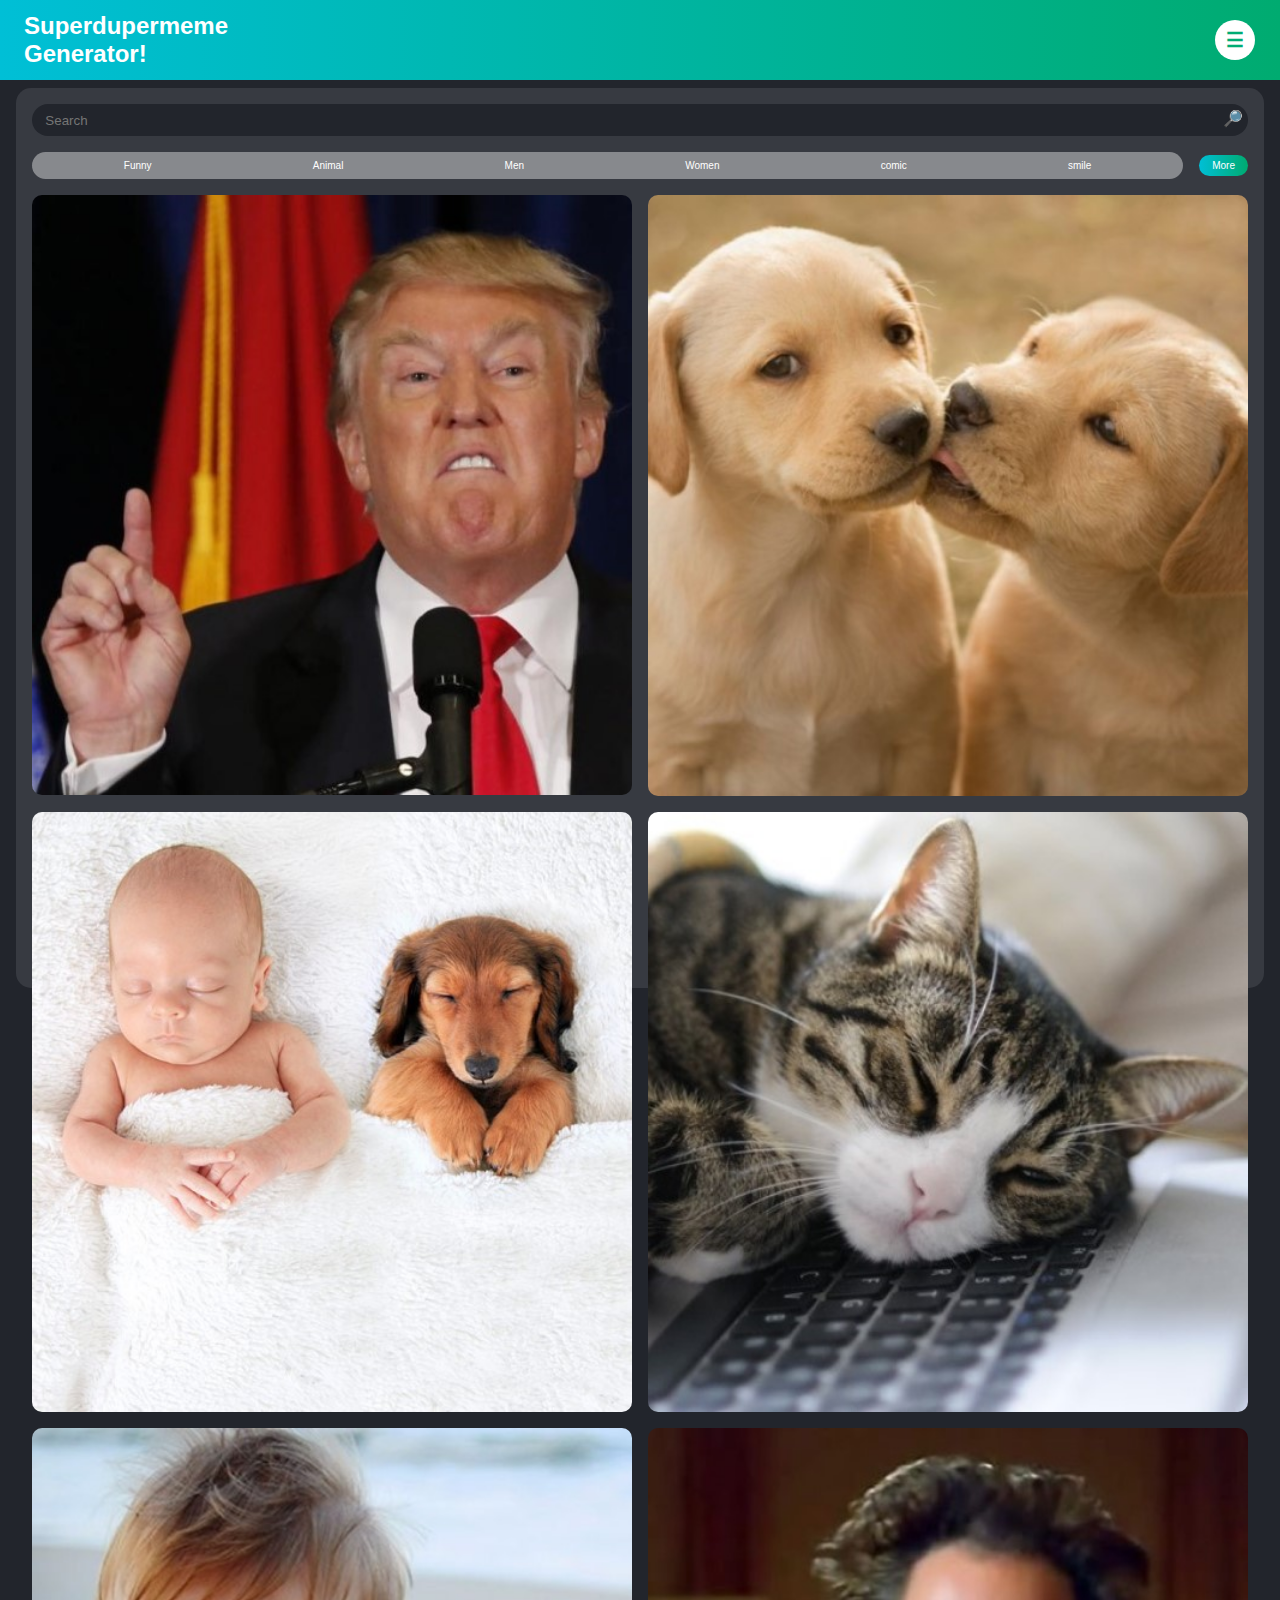
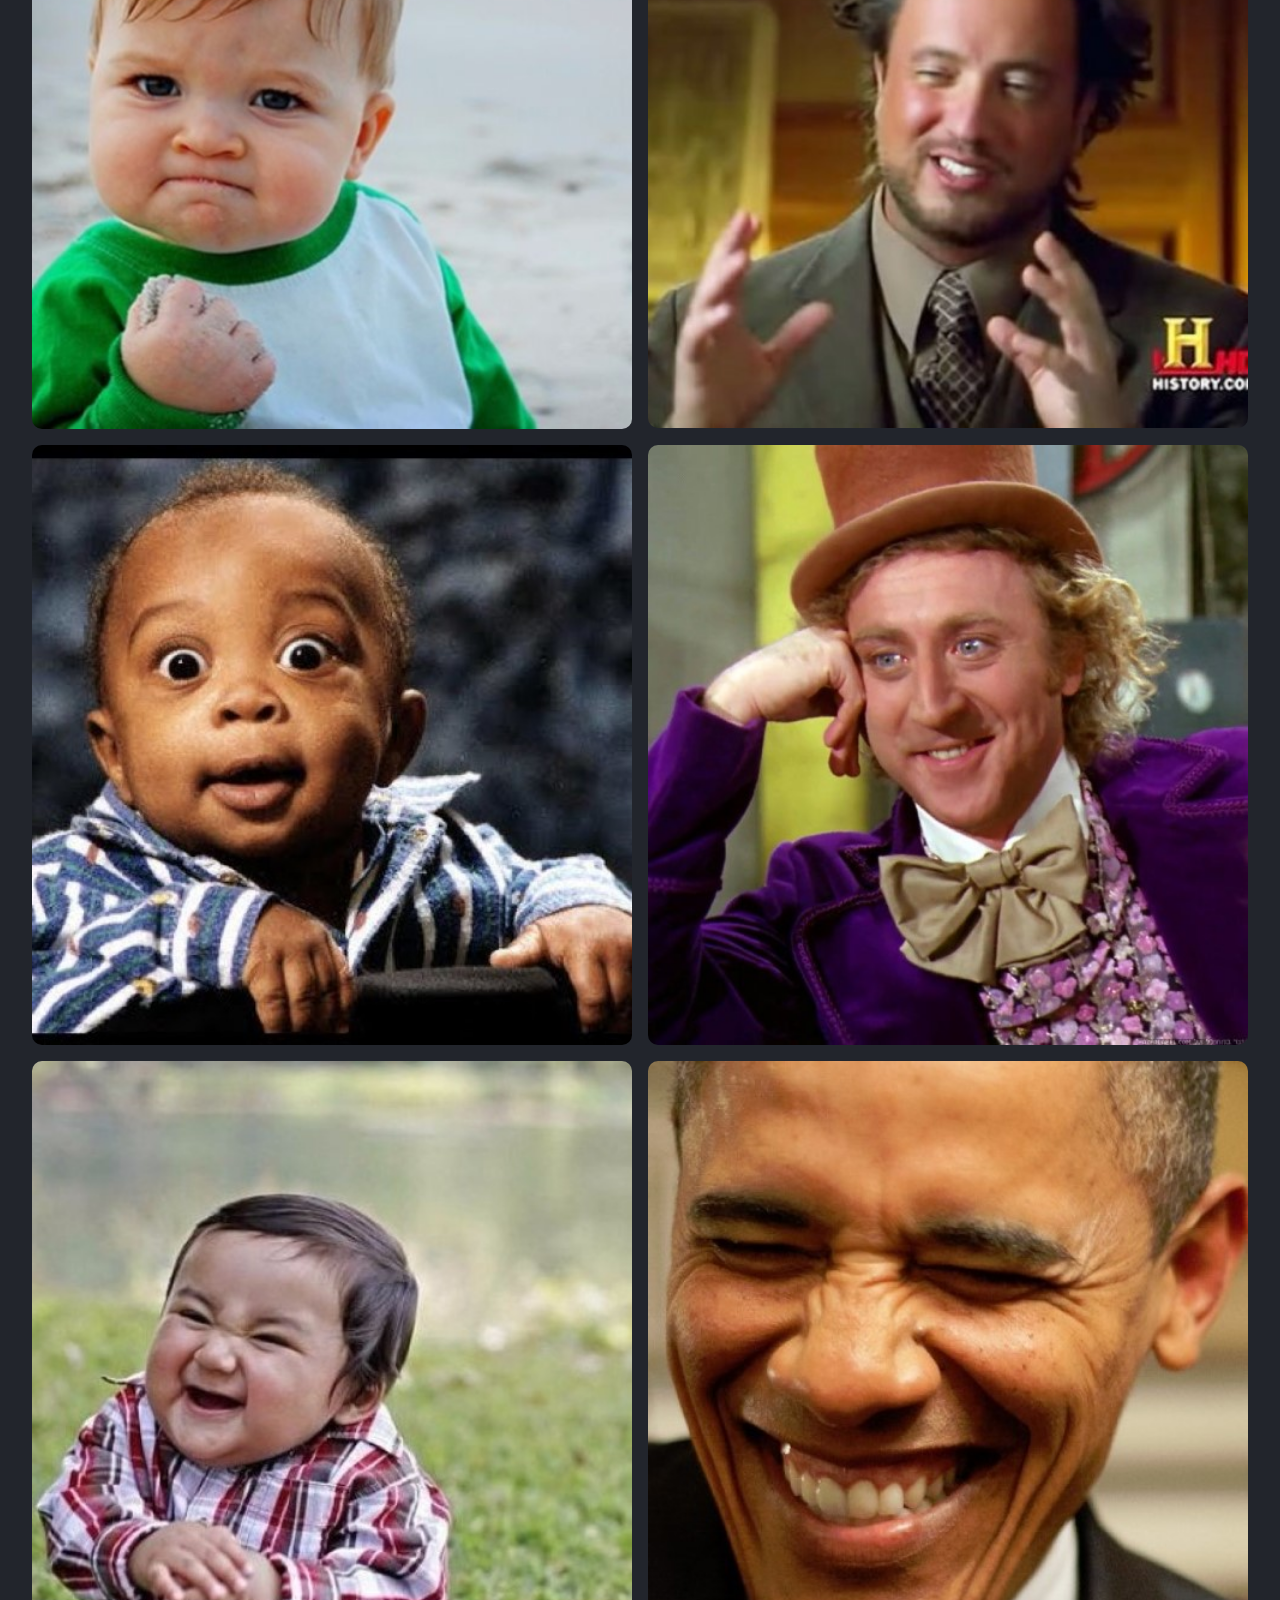
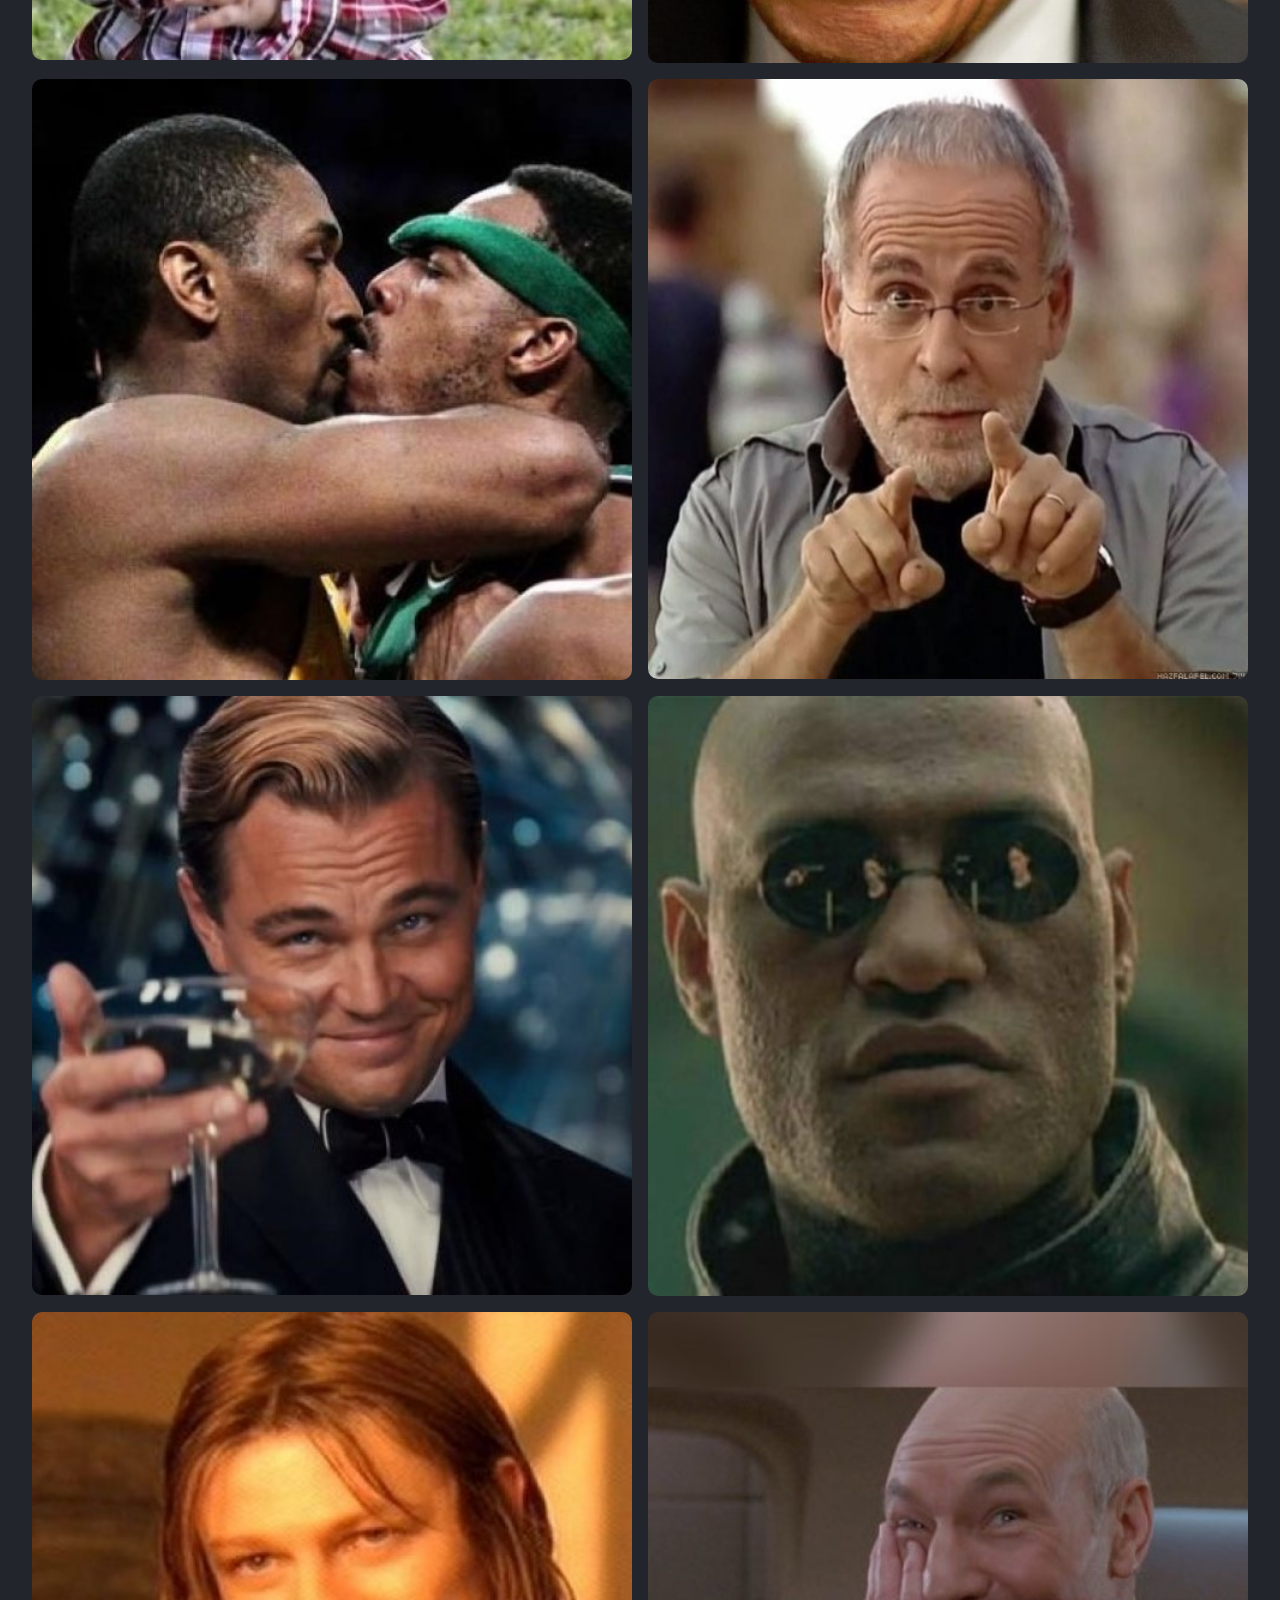
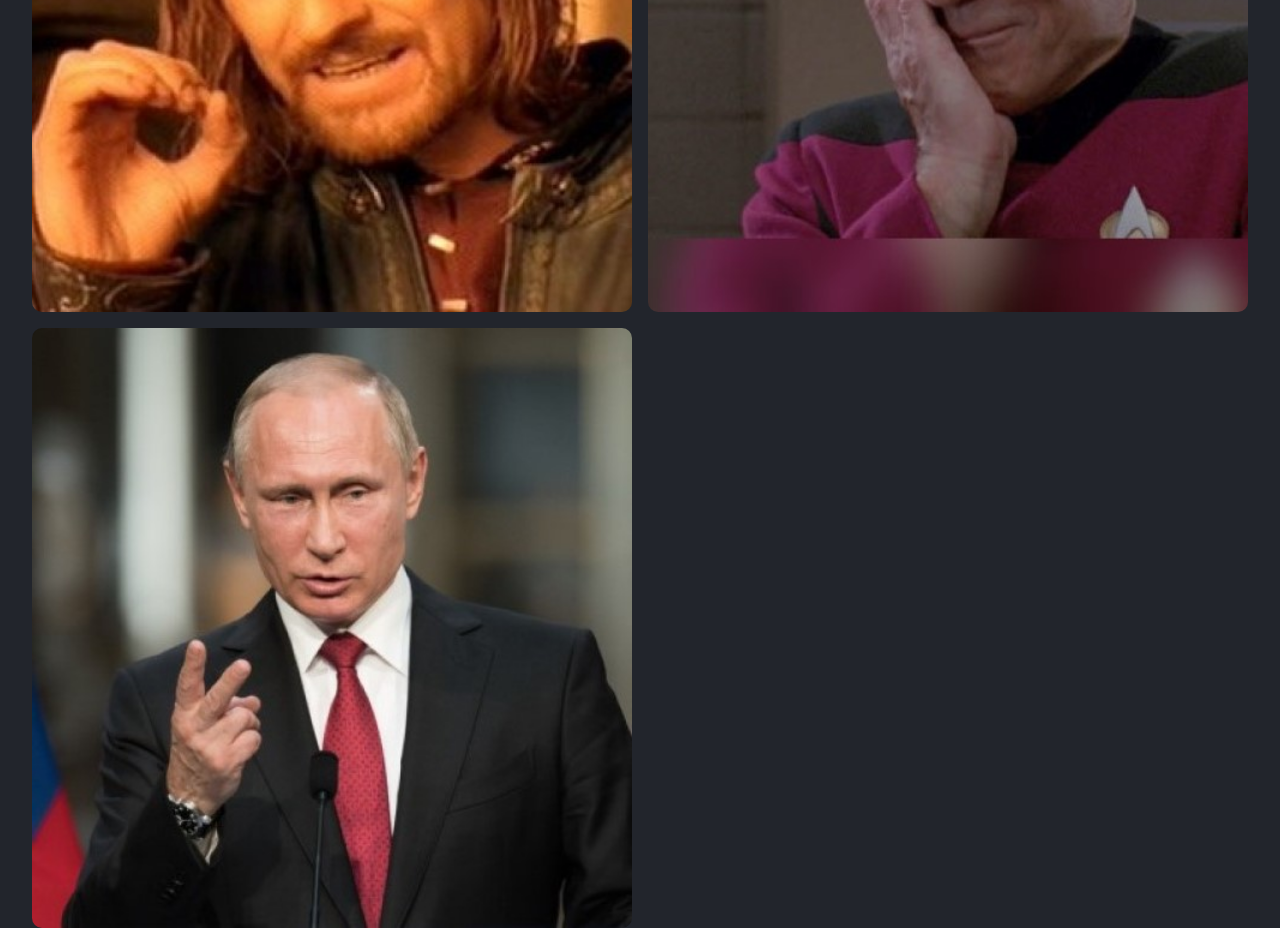
==== index.html @ b7741c31 "Make meme-maker page and onclick img navigation" ====
<!DOCTYPE html>
<html lang="en">
  <head>
    <meta charset="UTF-8" />
    <meta name="viewport" content="width=device-width, initial-scale=1.0" />
    <title>Meme Generator</title>
    <link rel="stylesheet" href="css/main.css" />
    <link rel="stylesheet" href="css/pages/index.css">
    <link rel="stylesheet" href="css/components/main-header.css" />
    <link rel="stylesheet" href="css/helpers/helpers.css" />
  </head>
  <body onload="onInit()">
    <header class="flex flex-row align-items-center">
      <h2>Superdupermeme Generator!</h2>
      <div onclick="toggleMenu()" class="nav-btn flex flex-center">&#x2630</div>
      <nav class="sidenav">
        <ul class="list-style-none flex flex-column align-items-center">
          <li><a href="#">Gallery</a></li>
          <li><a href="#">Random</a></li>
          <li><a href="#">About</a></li>
        </ul>
      </nav>
    </header>

    <main>
      <div class="search-section full">

        <div class="flex flex-row search-bar">
            <input type="text" placeholder="Search" class="search-input" />
            <div class="search-btn">&#128270;</div>
        </div>

        <div class="common-search-container flex flex-row flex-center full">
          <section class="common-search flex flex-row">
            <div class="search-funny">Funny</div>
            <div class="search-animal">Animal</div>
            <div class="search-men">Men</div>
            <div class="search-women">Women</div>
            <div class="search-comic">comic</div>
            <div class="search-smile">smile</div>
          </section>

          <button class="more-btn">More</button>
        </div>

      </div>

      <section class="photos full"></section>
    </main>

    <script src="js/controllers/meme-edit.controller.js"></script>
    <script src="js/controllers/meme.controller.js"></script>
    <script src="js/services/meme.service.js"></script>
    <script src="js/services/storage.service.js"></script>
    <script src="js/util.js"></script>
  </body>
</html>
---- css/main.css ----
*,
*::before,
*::after {
    box-sizing: border-box
}

body {
    margin: 0;
    padding: 0;
    font-family: Arial, Helvetica, sans-serif;
}

.meme-img {
    width: 100%;
    cursor: pointer;
}
---- css/pages/index.css ----
body {
    background-color: rgb(34,37,44);
}

main {
    display: grid;
    height: 100vh;
    grid-template-columns: 1fr 1fr;
    margin: 5.5em 1em 1em 1em;
    background-color: rgb(55,58,65);
    border-radius: 15px;
    padding: 1em;
}


section.photos {
    border-radius: 5px;
}

.search-bar {
    position: relative;
    z-index: 10;
    height: 2em;
    margin-bottom: 1em;
}

.search-btn {
    position: absolute;
    right: 5px;
    top: 5px;
}

input.search-input {
    width: 100%;
    height: 100%;
    border-radius: 30px;
    border: 0;
    padding: 1em;
    background-color:rgb(34,37,44);
}

.common-search-container {
    margin-block-end: 1em;
}

.common-search {
    display: flex;
    justify-content: space-around;
    color: white;
    background-color: rgb(135,137,141);
    border-radius: 30px;
    margin-inline-end: 1em;
    padding-inline:0.7em;
    padding-block: 0.5em;
    width: 100%;
}

.common-search > * {
    font-size: 10px;
    cursor: pointer;
}

.common-search > *:hover {
    color: lightgray;
}

.more-btn {
    border: 0;
    background: linear-gradient(90deg, rgba(0,191,214,1) 0%, rgba(0,171,112,1) 100%);
    color: white;
    font-size: 10px;
    border-radius: 30px;
    padding: 0.5em 1.3em;
    cursor: pointer;
}

section.photos {
    display: grid;
    gap: 1em;
    width: 100%;
    height: 100%;
}

.meme-img {
    border-radius: 10px;
    cursor: pointer;
    transition: 0.3s;
}

.meme-img:hover {
    opacity: 0.5;
}

section.photos :nth-child(odd) {
    cursor: pointer;
    grid-column: 1;
}

section.photos :nth-child(even) {
    grid-column: 2;
}

.full {
    grid-column: span 2;
}
---- css/components/main-header.css ----
header {
    position: fixed;
    width: 100vw;
    top: 0;
    z-index: 50;
    justify-content: space-between;
    background: linear-gradient(90deg, rgba(0,191,214,1) 0%, rgba(0,171,112,1) 100%);
    color: white;
    height: 5em;
}


header h2 {
    margin-inline-start: 1em;
    width: 7em;
}

ul {
    height: 100%;
    width: 100%;
    margin: 0;
    padding-inline: 1em;
}

ul a {
    color: white;
    text-decoration: none;
}

li a {
    position: relative;
    margin-block: 5px;
}

li a:before,
li a:after {
    content: '';
    background-color: white;
    position: absolute;
    width: 0;
    height: 2px;
    transition: 0.4s;
}

li a:before {
    top: 0;
    right: 0;
}

li a:after {
    bottom: 0;
    left: 0;
}

li a:hover:before,
li a:hover:after,
li a:active:before,
li a:active:after {
    width: 100%;
}

/* The side navigation menu */
.sidenav {
    /* display: none; */
    position: fixed;
    top: 0;
    right: 0;
    z-index: 50;

    height: 100%;
    width: 7em;
    padding-top: 3.75em;
    background: rgb(0,172,116);
    overflow-x: hidden;
    transition: transform 0.6s, box-shadow 0.6s;
    transform: translateX(100%);
}

body.menu-open .sidenav {
    /* display: block; */
    transform: translateX(0);
    box-shadow: -3px 0px 20px 0px black;
}

/* The navigation menu links */
.sidenav a {
    /* padding: 0.5em 0.5em 0.5em 2em; */
    text-decoration: none;
    font-size: 1.56em;
    color: rgb(255, 255, 255);
    display: block;
    transition: 0.4s;
}

/* When you mouse over the navigation links, change their color */
.sidenav a:hover {
    color: #f1f1f1;
}

header button {
    height: 3em;
    width: 3em;
    color: white;
    border: 0px;
    color: rgb(0,172,116);
    font-weight:900;
    background-color: white;
    border-radius: 50%;
    margin-right: 1.25em;
    transition: 0.6s;
}

body.menu-open .nav-btn {
    margin-right: 7.25em;
}

.nav-btn {
    /* height: 3em;
    width: 3em; */
    color: white;
    border: 0px;
    color: rgb(0,172,116);
    font-weight:900;
    height: 40px;
    width: 40px;
    font-size: 20px;
    background-color: white;
    border-radius: 50%;
    margin-right: 1.25em;
    transition: 0.6s;
}
---- css/helpers/helpers.css ----
.flex {
    display: flex;
}

.flex-row {
    flex-direction: row;
}

.flex-column {
    flex-direction: column;
}

.flex-center {
    justify-content: center;
    align-items: center;
}

.justify-content-center {
    justify-content: center;
}

.align-items-center {
    align-items: center;
}

.list-style-none {
    list-style-type: none;
}
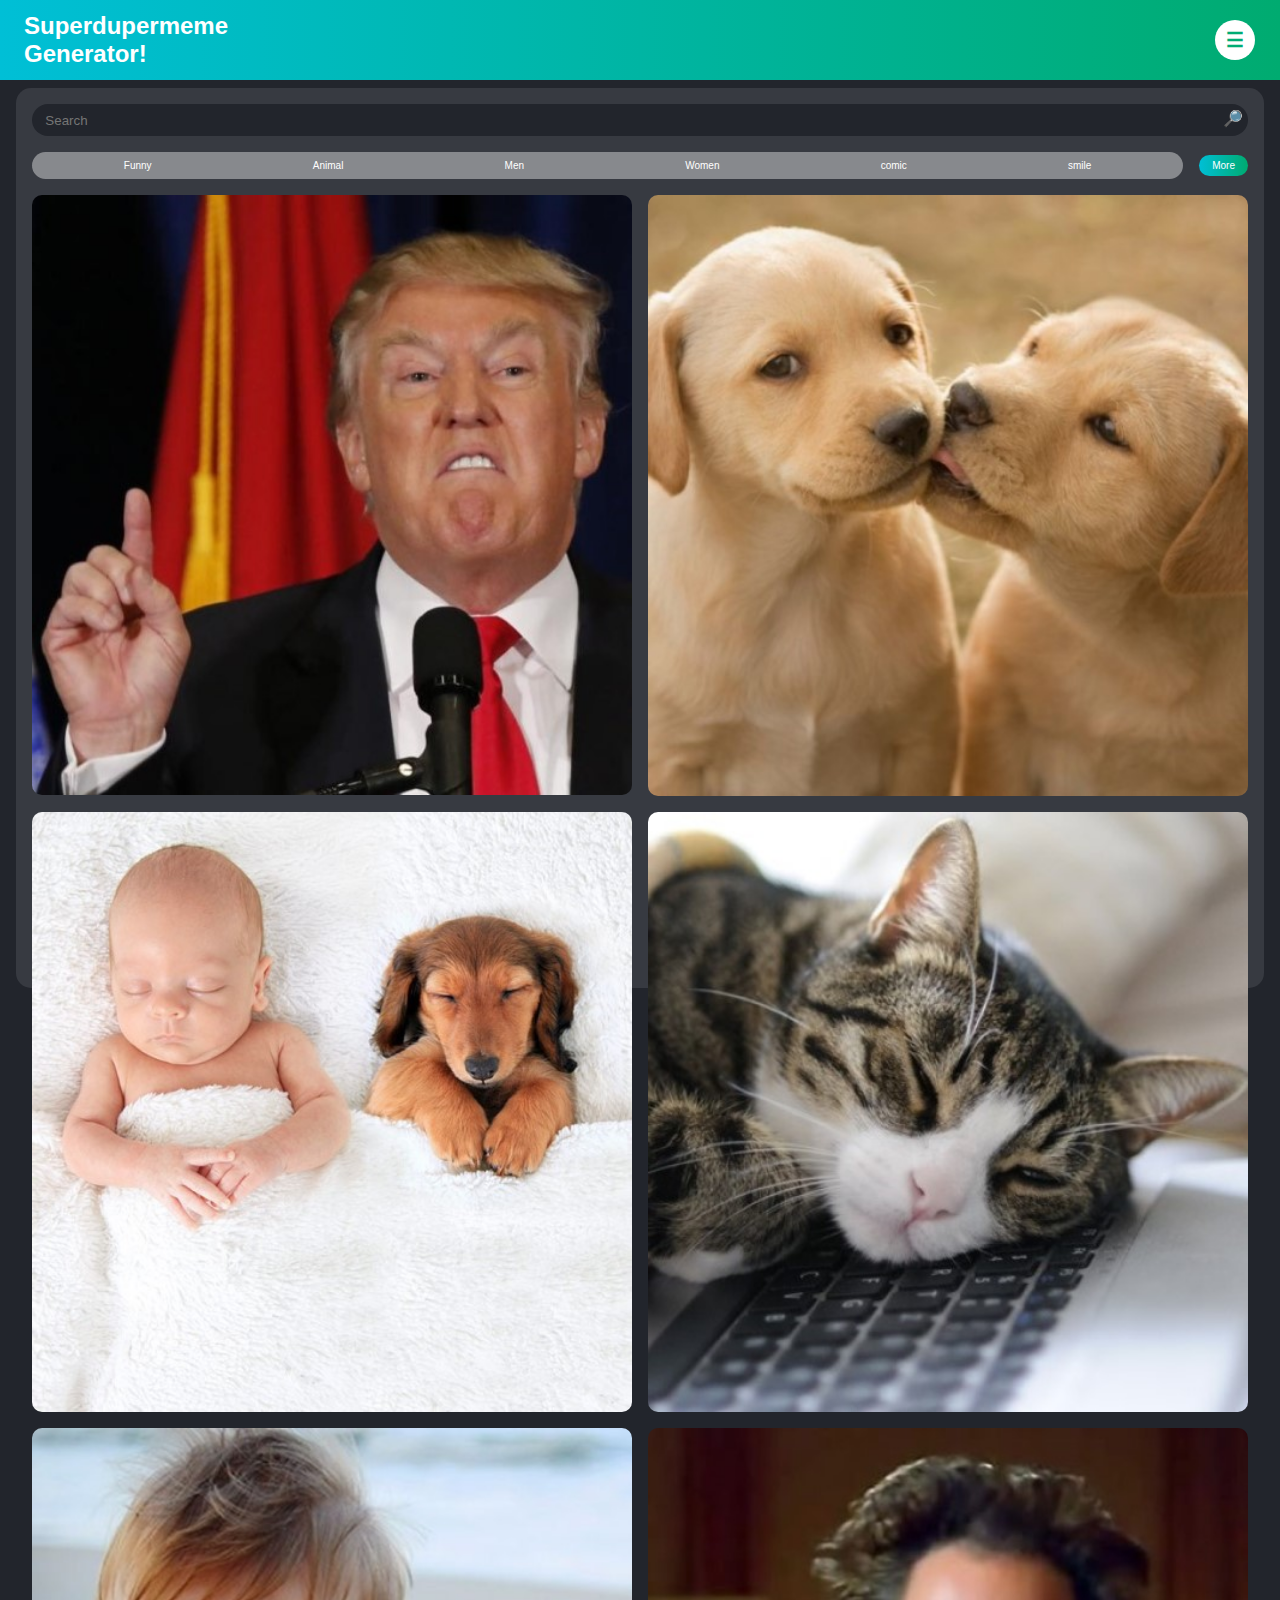
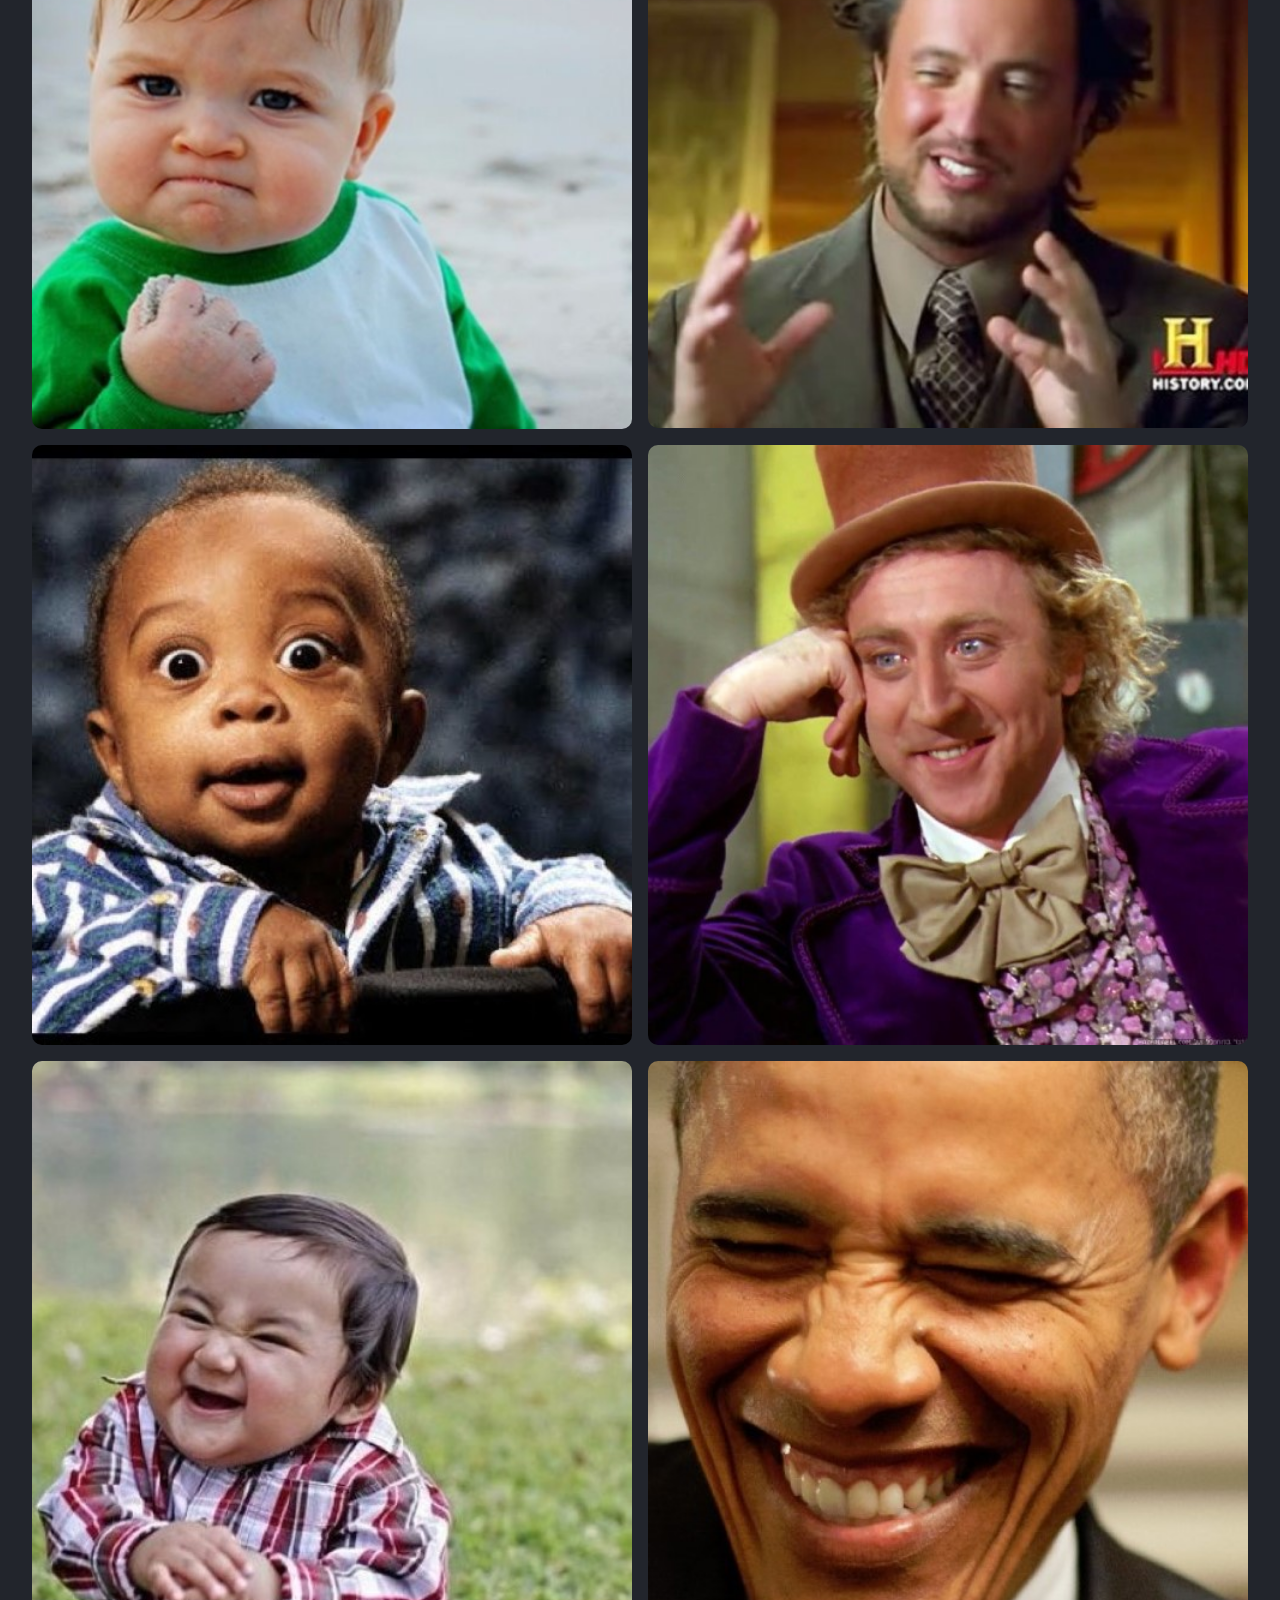
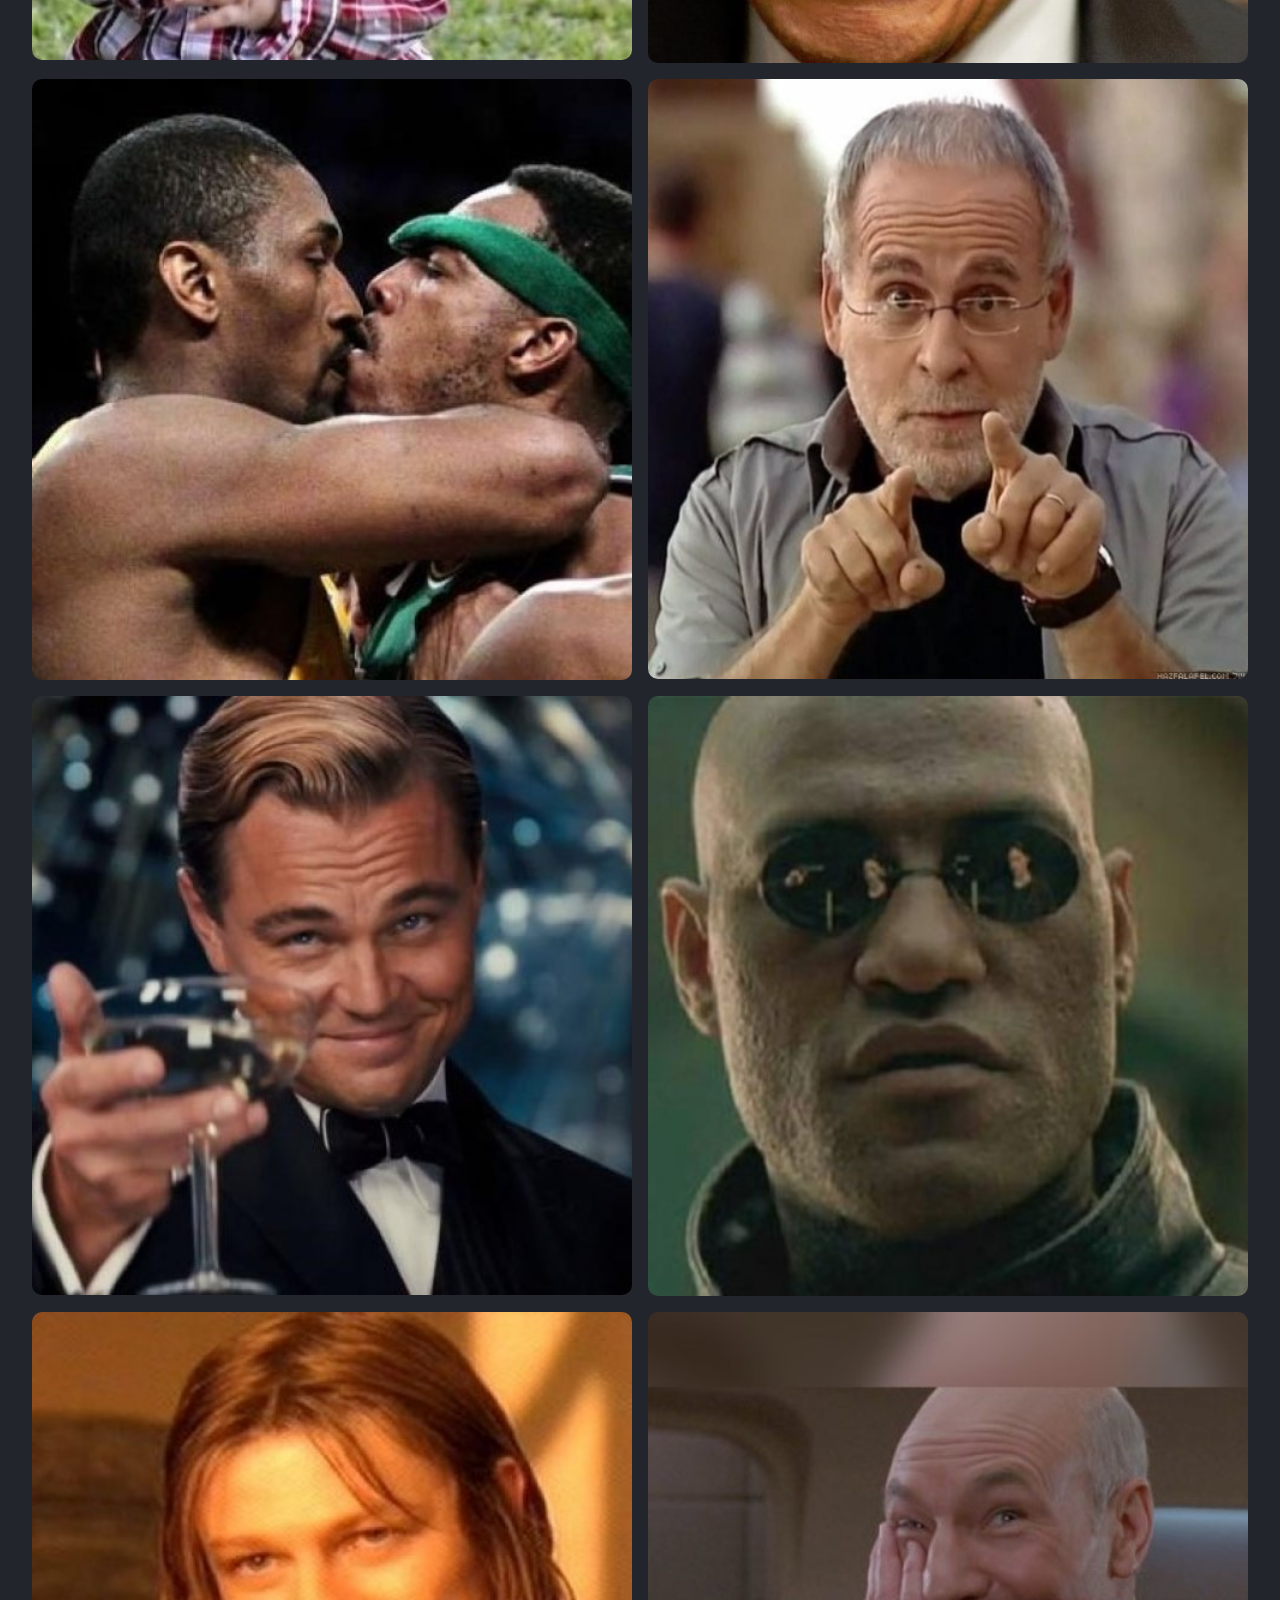
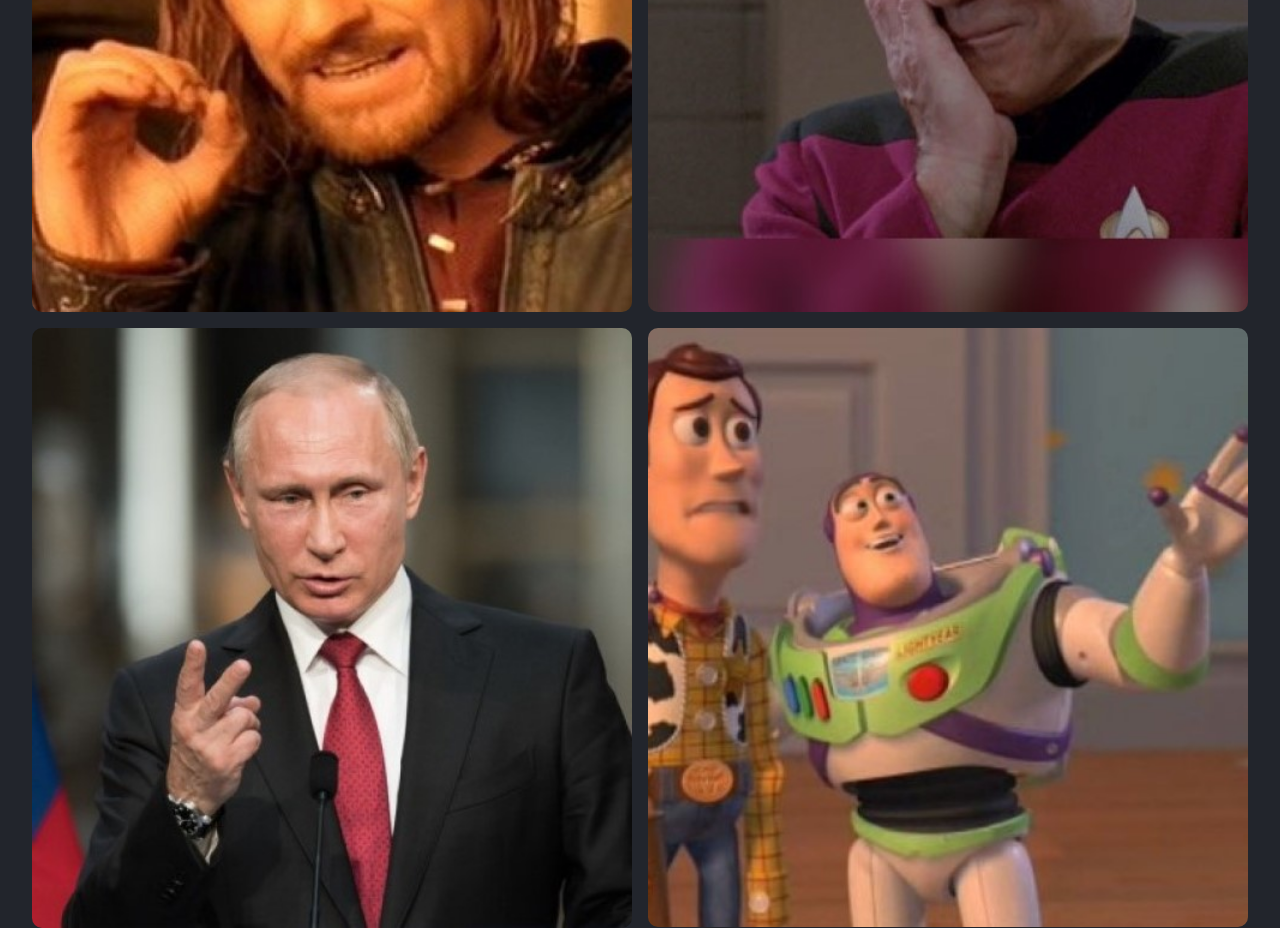
==== commit 89c40bc5: "Bug fixes in meme-edit page js" ====
--- a/index.html
+++ b/index.html
@@ -15,9 +15,9 @@
       <div onclick="toggleMenu()" class="nav-btn flex flex-center">&#x2630</div>
       <nav class="sidenav">
         <ul class="list-style-none flex flex-column align-items-center">
-          <li><a href="#">Gallery</a></li>
+          <li><a href="index.html">Gallery</a></li>
           <li><a href="#">Random</a></li>
-          <li><a href="#">About</a></li>
+          <li><a href="#">Saved Memes</a></li>
         </ul>
       </nav>
     </header>
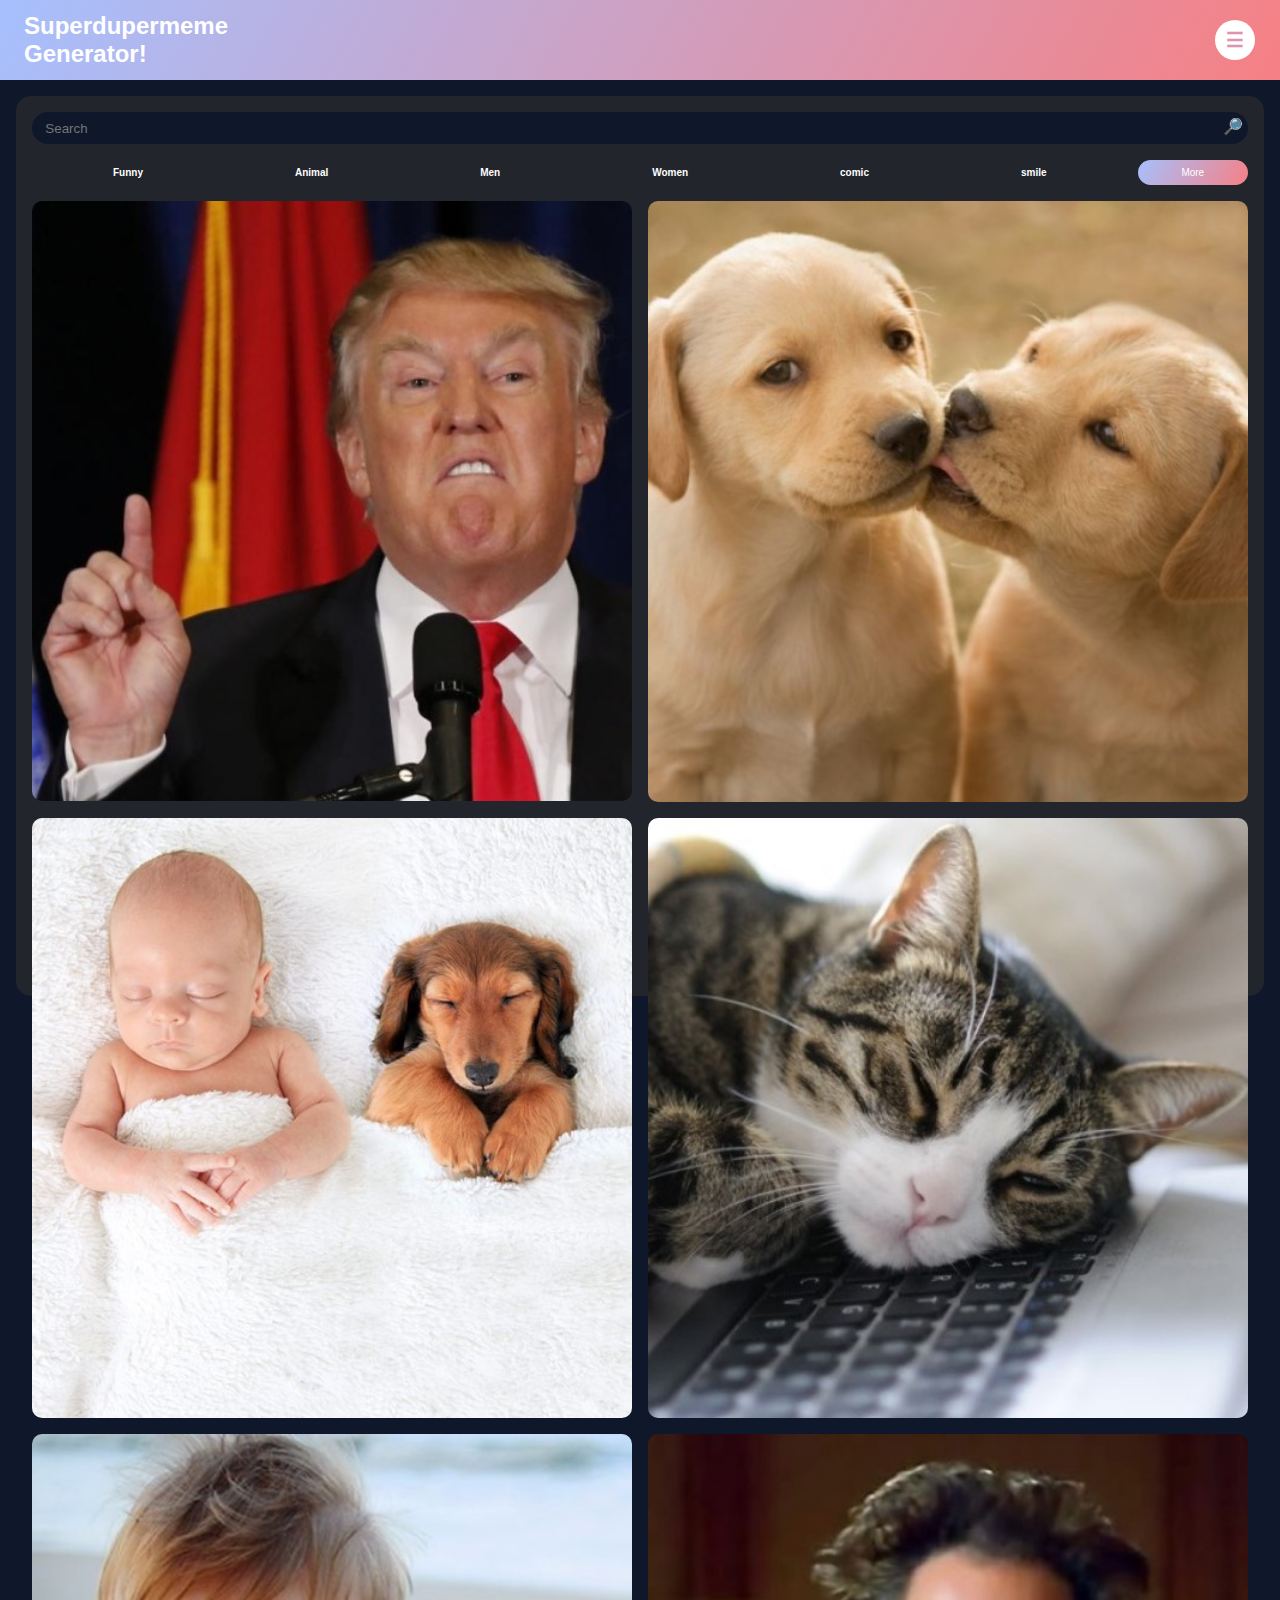
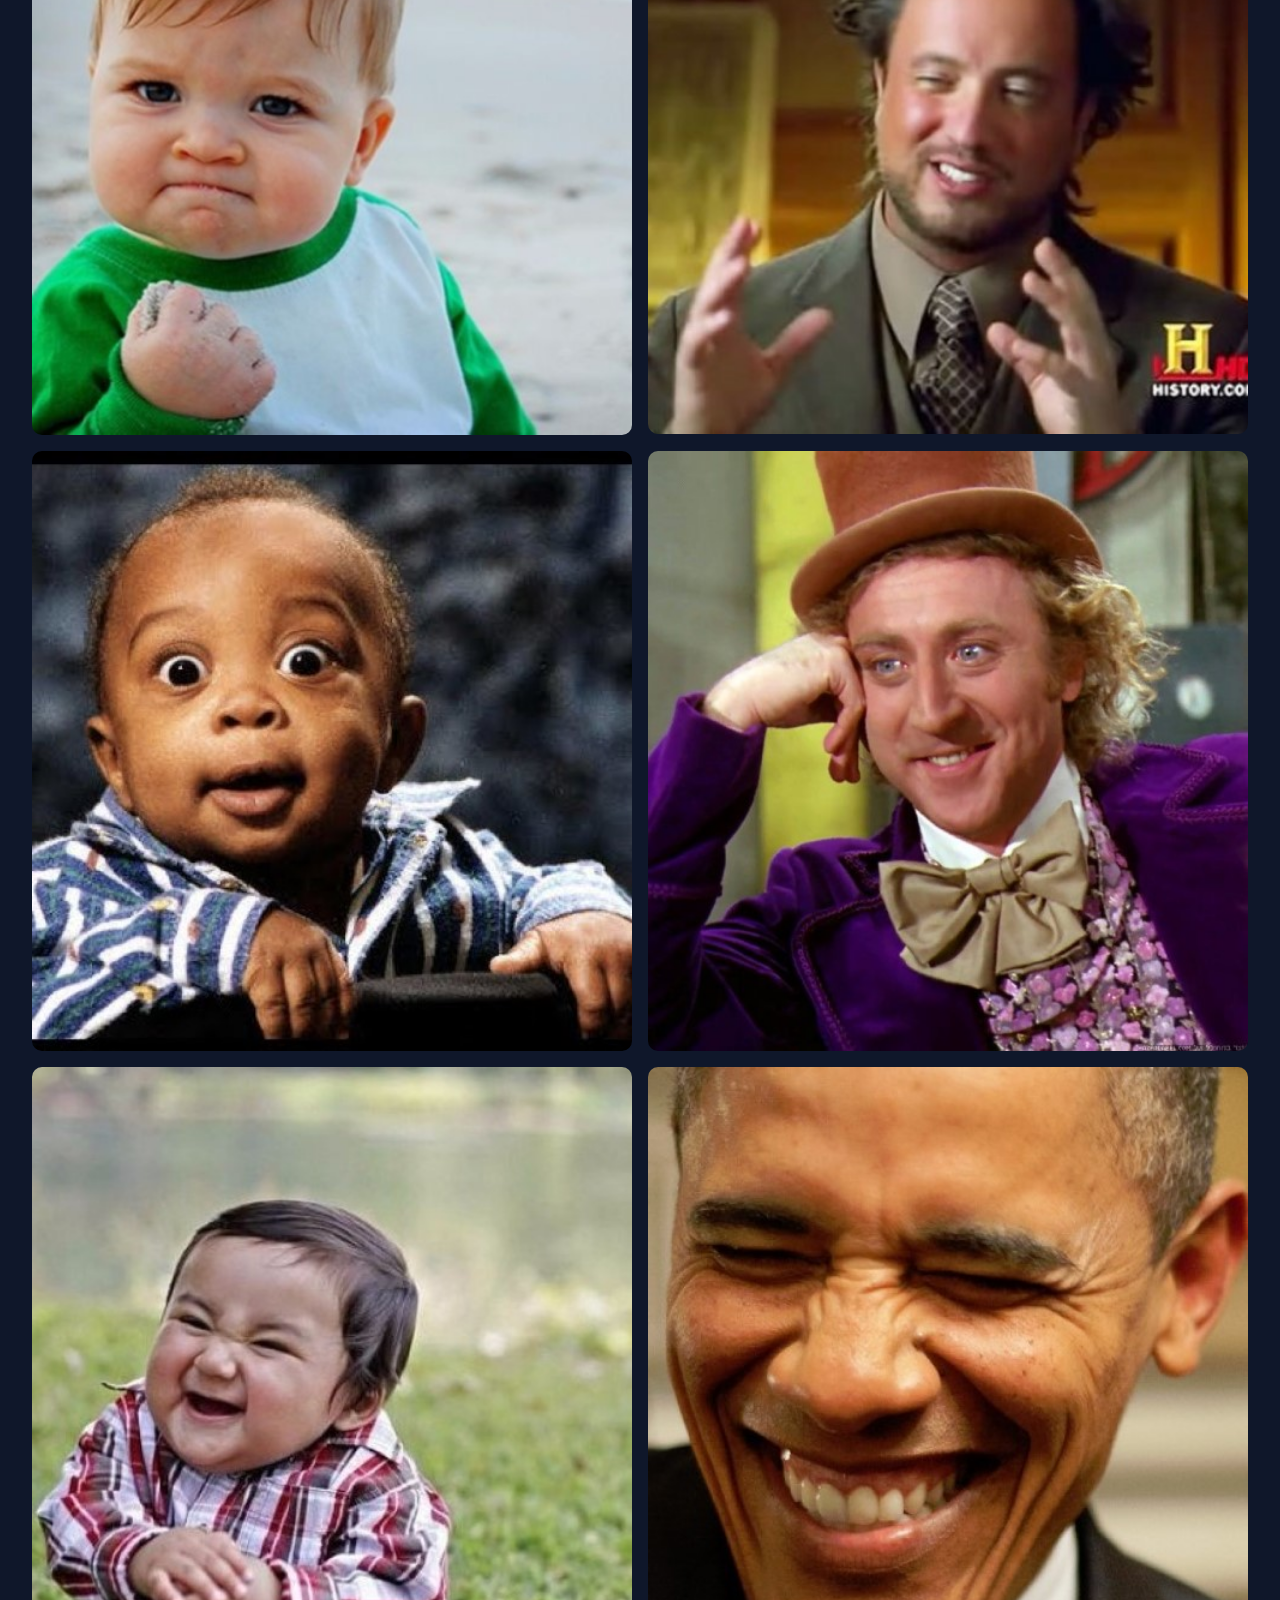
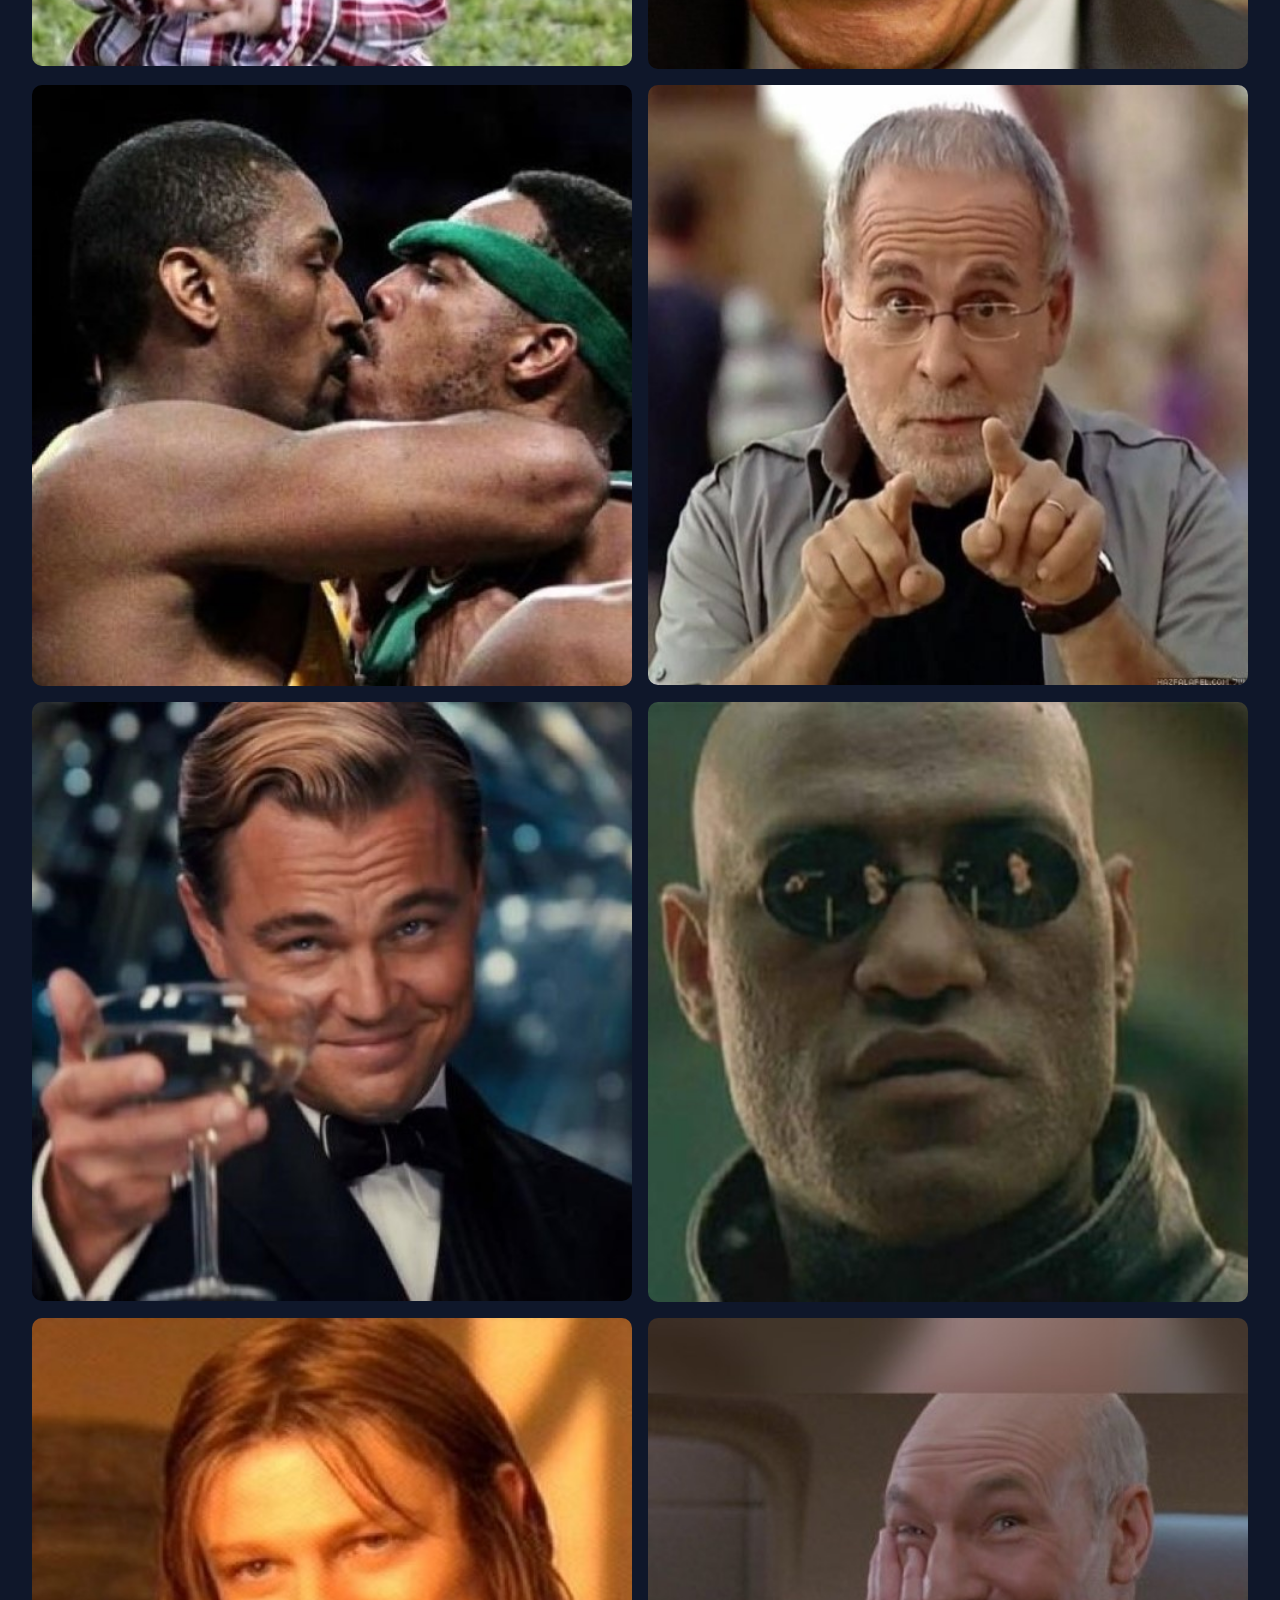
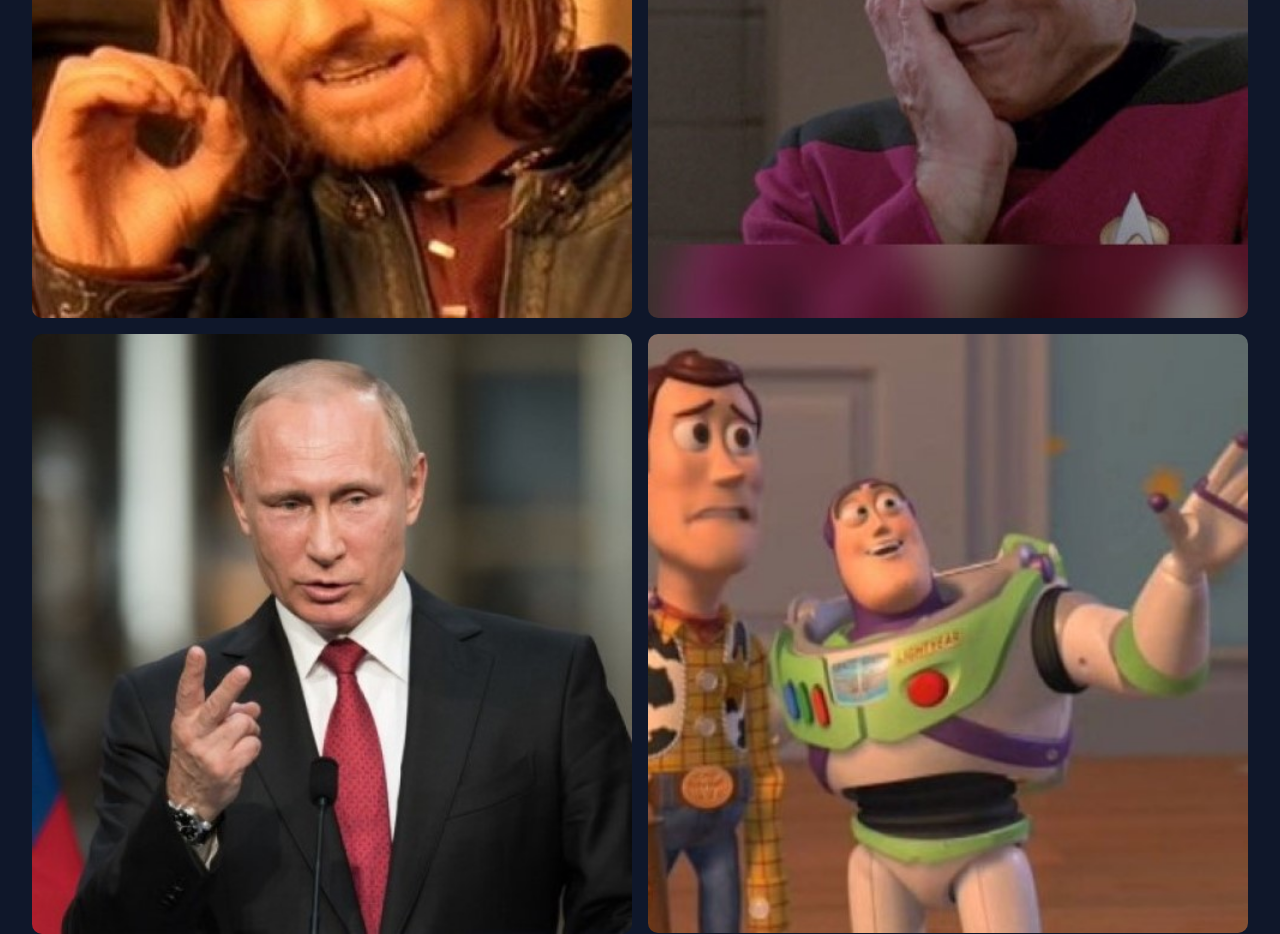
==== commit 22be89b3: "Add media query pages" ====
--- a/index.html
+++ b/index.html
@@ -8,6 +8,9 @@
     <link rel="stylesheet" href="css/pages/index.css">
     <link rel="stylesheet" href="css/components/main-header.css" />
     <link rel="stylesheet" href="css/helpers/helpers.css" />
+    <link rel="stylesheet" href="css/helpers/variables.css">
+    <link rel="stylesheet" href="css/mq/mq-header.css">
+    <link rel="stylesheet" href="css/mq/mq-index.css">
   </head>
   <body onload="onInit()">
     <header class="flex flex-row align-items-center">
--- a/css/pages/index.css
+++ b/css/pages/index.css
@@ -1,13 +1,13 @@
 body {
-    background-color: rgb(34,37,44);
+    background-color: var(--dark-body);
 }
 
 main {
     display: grid;
     height: 100vh;
     grid-template-columns: 1fr 1fr;
-    margin: 5.5em 1em 1em 1em;
-    background-color: rgb(55,58,65);
+    margin: 6em 1em 1em 1em;
+    background-color: var(--dark-container);
     border-radius: 15px;
     padding: 1em;
 }
@@ -36,7 +36,7 @@
     border-radius: 30px;
     border: 0;
     padding: 1em;
-    background-color:rgb(34,37,44);
+    background-color: var(--dark-body);
 }
 
 .common-search-container {
@@ -44,33 +44,40 @@
 }
 
 .common-search {
-    display: flex;
     justify-content: space-around;
     color: white;
-    background-color: rgb(135,137,141);
+    background-color: var(--dark-container);
     border-radius: 30px;
     margin-inline-end: 1em;
-    padding-inline:0.7em;
-    padding-block: 0.5em;
     width: 100%;
 }
 
-.common-search > * {
+.common-search, .more-btn {
     font-size: 10px;
-    cursor: pointer;
+    padding: 0.7em 0.5em;
 }
 
-.common-search > *:hover {
-    color: lightgray;
+.common-search> * {
+    cursor: pointer;
+    transition: 0.1s;
+    font-weight: 900;
+}
+
+.common-search>*:hover {
+    color: rgb(220,149,172);
+    transform: scale(1.1);
+    font-size: bold;
+    
+    text-decoration: underline;
 }
 
 .more-btn {
     border: 0;
-    background: linear-gradient(90deg, rgba(0,191,214,1) 0%, rgba(0,171,112,1) 100%);
+    background-image: var(--header-gradient);
     color: white;
-    font-size: 10px;
     border-radius: 30px;
-    padding: 0.5em 1.3em;
+    /* padding: 0.7em 0.5em; */
+    width: 10%;
     cursor: pointer;
 }
 
--- a/css/components/main-header.css
+++ b/css/components/main-header.css
@@ -4,7 +4,8 @@
     top: 0;
     z-index: 50;
     justify-content: space-between;
-    background: linear-gradient(90deg, rgba(0,191,214,1) 0%, rgba(0,171,112,1) 100%);
+    /* background: linear-gradient(90deg, rgba(0,191,214,1) 0%, rgba(0,171,112,1) 100%); */
+    background-image: var(--header-gradient);
     color: white;
     height: 5em;
 }
@@ -70,7 +71,7 @@
     height: 100%;
     width: 7em;
     padding-top: 3.75em;
-    background: rgb(0,172,116);
+    background: #dc95ac;
     overflow-x: hidden;
     transition: transform 0.6s, box-shadow 0.6s;
     transform: translateX(100%);
@@ -84,7 +85,6 @@
 
 /* The navigation menu links */
 .sidenav a {
-    /* padding: 0.5em 0.5em 0.5em 2em; */
     text-decoration: none;
     font-size: 1.56em;
     color: rgb(255, 255, 255);
@@ -92,22 +92,8 @@
     transition: 0.4s;
 }
 
-/* When you mouse over the navigation links, change their color */
 .sidenav a:hover {
     color: #f1f1f1;
-}
-
-header button {
-    height: 3em;
-    width: 3em;
-    color: white;
-    border: 0px;
-    color: rgb(0,172,116);
-    font-weight:900;
-    background-color: white;
-    border-radius: 50%;
-    margin-right: 1.25em;
-    transition: 0.6s;
 }
 
 body.menu-open .nav-btn {
@@ -115,11 +101,9 @@
 }
 
 .nav-btn {
-    /* height: 3em;
-    width: 3em; */
     color: white;
     border: 0px;
-    color: rgb(0,172,116);
+    color: #dc95ac;
     font-weight:900;
     height: 40px;
     width: 40px;
--- a/css/helpers/helpers.css
+++ b/css/helpers/helpers.css
@@ -25,4 +25,12 @@
 
 .list-style-none {
     list-style-type: none;
+}
+
+.height-3em {
+    height: 3em;
+}
+
+.width-100 {
+    width: 100%;
 }--- a/css/helpers/variables.css
+++ b/css/helpers/variables.css
@@ -0,0 +1,6 @@
+:root {
+    --dark-body: rgb(15,23,42);
+    --dark-container: rgb(34,37,44);
+    --light-gray: rgb(135,137,141);
+    --header-gradient: linear-gradient(120deg, #a6c0fe 0%, #f68084 100%);
+}--- a/css/mq/mq-header.css
+++ b/css/mq/mq-header.css
@@ -0,0 +1,5 @@
+
+@media (min-width: 920px) {
+    
+
+}
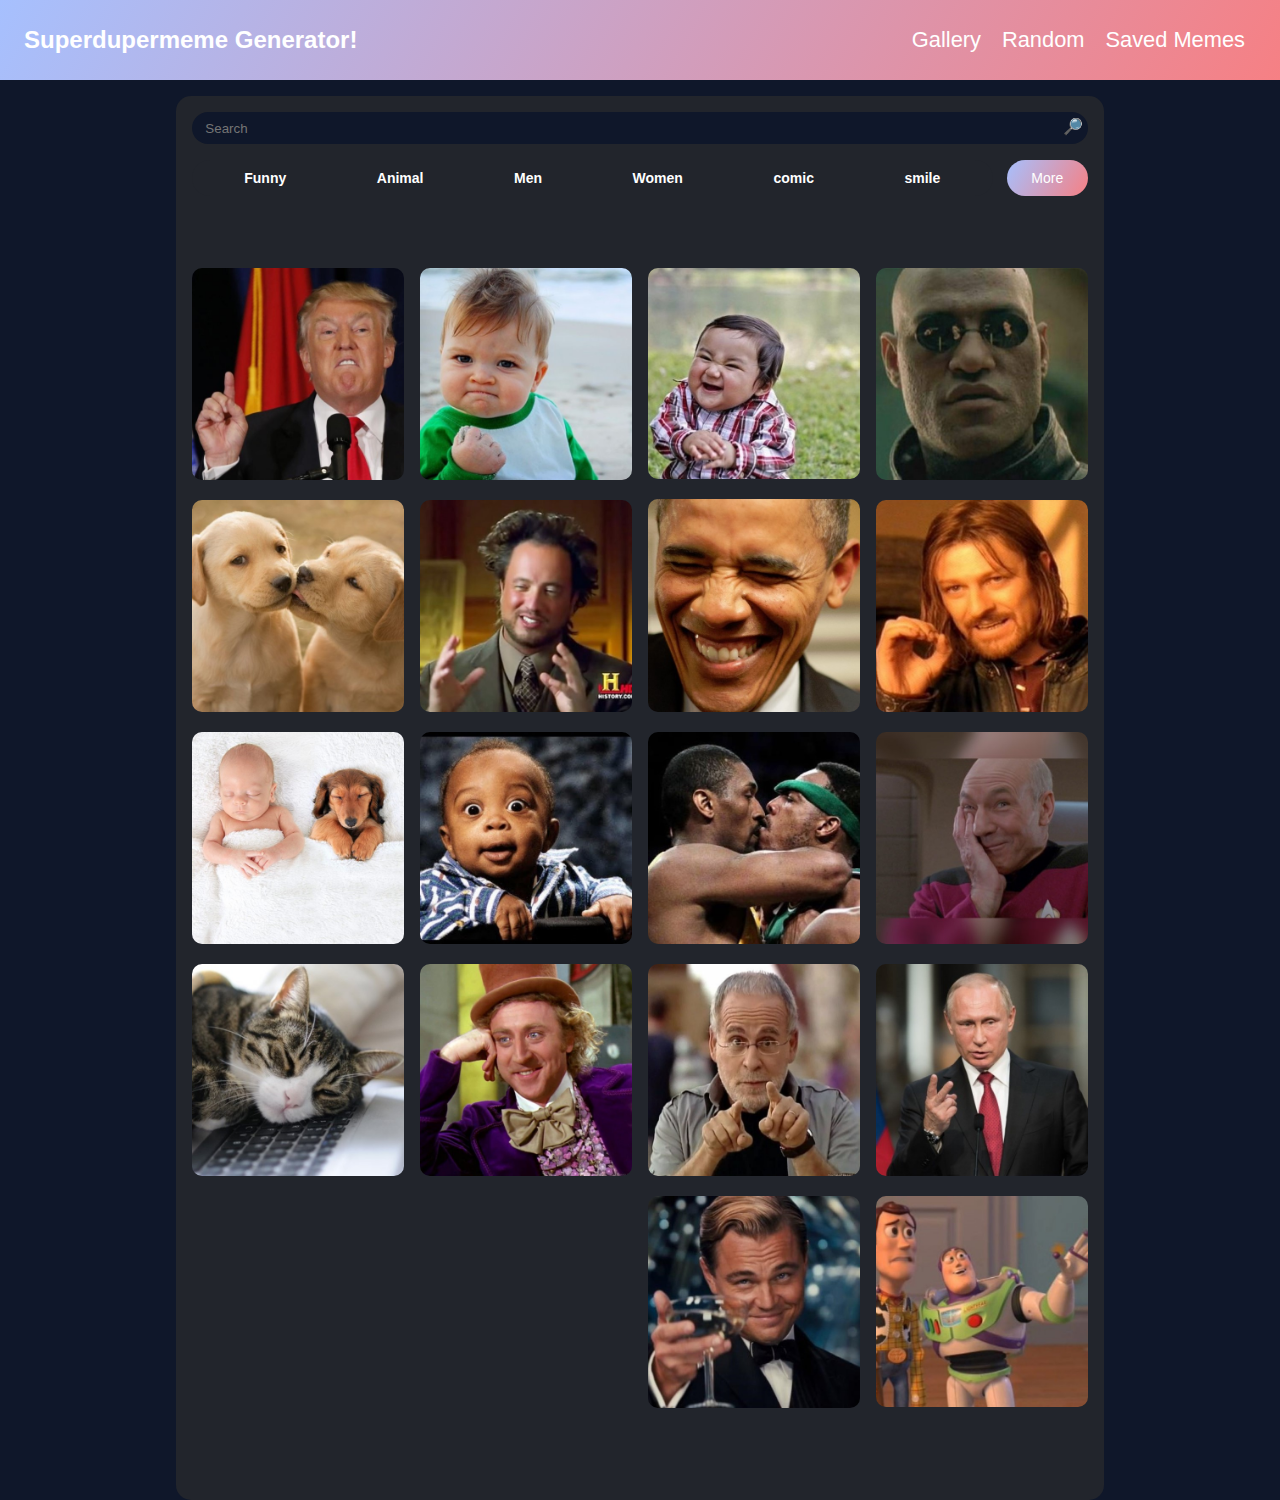
==== commit a1100041: "Add media query to the homepage" ====
--- a/index.html
+++ b/index.html
@@ -16,8 +16,8 @@
     <header class="flex flex-row align-items-center">
       <h2>Superdupermeme Generator!</h2>
       <div onclick="toggleMenu()" class="nav-btn flex flex-center">&#x2630</div>
-      <nav class="sidenav">
-        <ul class="list-style-none flex flex-column align-items-center">
+      <nav class="sidenav flex">
+        <ul class="list-style-none flex  ">
           <li><a href="index.html">Gallery</a></li>
           <li><a href="#">Random</a></li>
           <li><a href="#">Saved Memes</a></li>
--- a/css/pages/index.css
+++ b/css/pages/index.css
@@ -1,12 +1,13 @@
 body {
     background-color: var(--dark-body);
+
 }
 
 main {
     display: grid;
-    height: 100vh;
-    grid-template-columns: 1fr 1fr;
+    height: 100%;
     margin: 6em 1em 1em 1em;
+    grid-template-columns: repeat(2, 1fr) ;
     background-color: var(--dark-container);
     border-radius: 15px;
     padding: 1em;
@@ -15,6 +16,10 @@
 
 section.photos {
     border-radius: 5px;
+}
+
+.search-section {
+    height: max-content;
 }
 
 .search-bar {
@@ -53,7 +58,7 @@
 }
 
 .common-search, .more-btn {
-    font-size: 10px;
+    font-size: var(--font-size-1);
     padding: 0.7em 0.5em;
 }
 
@@ -76,16 +81,26 @@
     background-image: var(--header-gradient);
     color: white;
     border-radius: 30px;
-    /* padding: 0.7em 0.5em; */
     width: 10%;
     cursor: pointer;
+    transition: 0.2s;
+}
+
+.more-btn:hover {
+    background: #ff96ad;
+    box-shadow: 0 0 5px #ff96ad, 0 0 25px #ff96ad, 0 0 50px #ff96ad, 0 0 200px #ff96ad;
+    color: black;
 }
 
 section.photos {
-    display: grid;
+    columns: 2;
     gap: 1em;
     width: 100%;
     height: 100%;
+}
+
+section.photos > * {
+    margin-bottom: 1em;
 }
 
 .meme-img {
@@ -98,15 +113,6 @@
     opacity: 0.5;
 }
 
-section.photos :nth-child(odd) {
-    cursor: pointer;
-    grid-column: 1;
-}
-
-section.photos :nth-child(even) {
-    grid-column: 2;
-}
-
 .full {
     grid-column: span 2;
 }--- a/css/components/main-header.css
+++ b/css/components/main-header.css
@@ -4,7 +4,6 @@
     top: 0;
     z-index: 50;
     justify-content: space-between;
-    /* background: linear-gradient(90deg, rgba(0,191,214,1) 0%, rgba(0,171,112,1) 100%); */
     background-image: var(--header-gradient);
     color: white;
     height: 5em;
@@ -60,28 +59,6 @@
     width: 100%;
 }
 
-/* The side navigation menu */
-.sidenav {
-    /* display: none; */
-    position: fixed;
-    top: 0;
-    right: 0;
-    z-index: 50;
-
-    height: 100%;
-    width: 7em;
-    padding-top: 3.75em;
-    background: #dc95ac;
-    overflow-x: hidden;
-    transition: transform 0.6s, box-shadow 0.6s;
-    transform: translateX(100%);
-}
-
-body.menu-open .sidenav {
-    /* display: block; */
-    transform: translateX(0);
-    box-shadow: -3px 0px 20px 0px black;
-}
 
 /* The navigation menu links */
 .sidenav a {
--- a/css/helpers/variables.css
+++ b/css/helpers/variables.css
@@ -3,4 +3,6 @@
     --dark-container: rgb(34,37,44);
     --light-gray: rgb(135,137,141);
     --header-gradient: linear-gradient(120deg, #a6c0fe 0%, #f68084 100%);
+
+    --font-size-1: 10px
 }--- a/css/mq/mq-header.css
+++ b/css/mq/mq-header.css
@@ -1,5 +1,58 @@
+
+@media (max-width: 920px) {
+    .sidenav {
+        position: fixed;
+        top: 0;
+        right: 0;
+        z-index: 50;
+
+        width: 7em;
+        padding-top: 3.75em;
+        transition: transform 0.6s, box-shadow 0.6s;
+        overflow-x: hidden;
+        height: 100%;
+        background: #dc95ac;
+        transform: translateX(100%);
+    }
+
+    header nav ul {
+        flex-direction: column;
+        align-items: center;
+    }
+
+    body.menu-open .sidenav {
+        transform: translateX(0);
+        box-shadow: -3px 0px 20px 0px black;
+    }
+}
 
 @media (min-width: 920px) {
+
+    header h2 {
+        width: 14em;
+    }
+
+    .nav-btn {
+        display: none
+    }
+    .sidenav {
+        position: static;
+        flex-direction: row;
+    }
+
+    header .sidenav ul {
+        flex-direction: row;
+        align-items: center;
+        font-size: 14px;
+    }
+
+    section.photos {
+        columns: 4;
+    }
     
+    .sidenav ul > * {
+        margin-inline-end: 1.5em;
+    }
+}
 
-}
+
--- a/css/mq/mq-index.css
+++ b/css/mq/mq-index.css
@@ -0,0 +1,25 @@
+@media (max-width: 920px) {
+
+
+    
+}
+
+@media (min-width: 920px) {
+    body {
+        display: grid; 
+        grid-template-columns: 1fr 6fr 1fr;
+    }
+
+    main {
+        grid-column: 2;
+        grid-template-columns: repeat(4, 1fr) ;
+    }
+    
+    .full {
+        grid-column: span 4;
+    }
+
+    :root {
+        --font-size-1: 14px
+    }
+}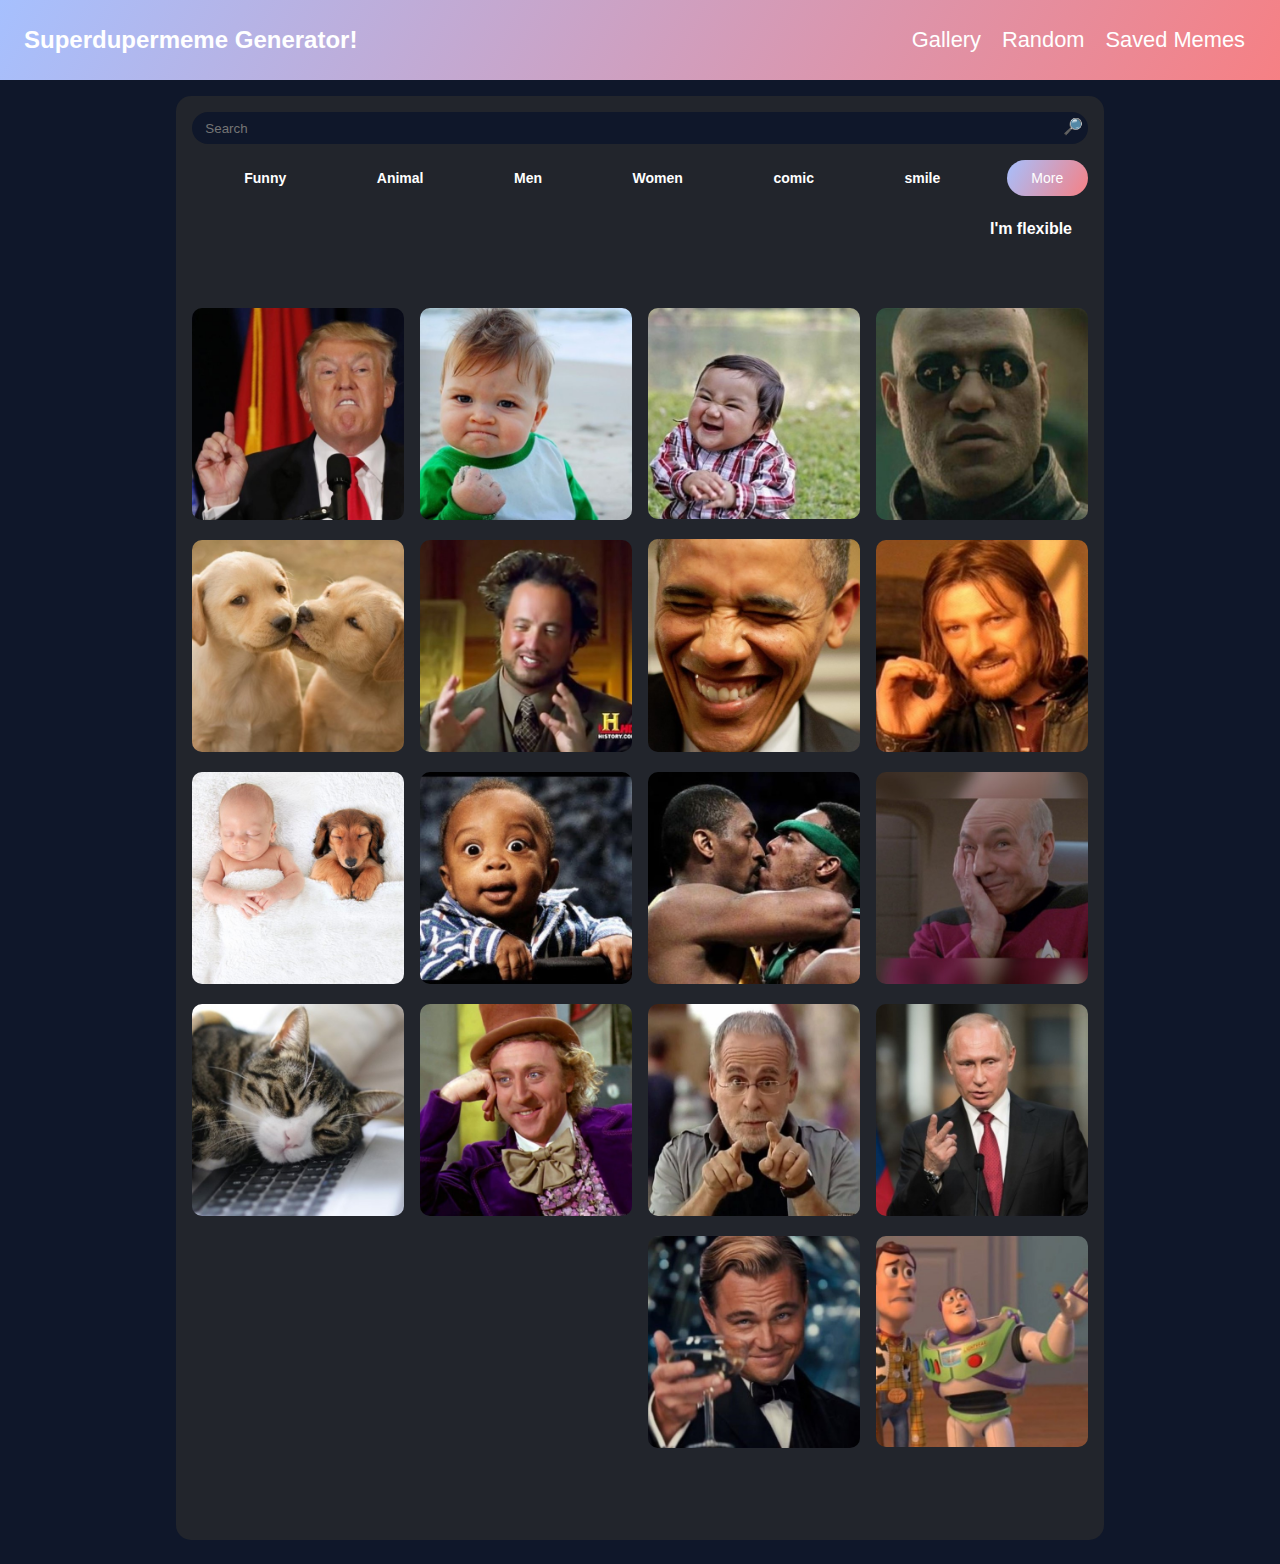
==== commit bc7b8ce4: "Add media query to meme-maker" ====
--- a/index.html
+++ b/index.html
@@ -45,7 +45,7 @@
 
           <button class="more-btn">More</button>
         </div>
-
+        <div class="random-picture" onclick="onRandomPicture()">I'm flexible</div>
       </div>
 
       <section class="photos full"></section>
--- a/css/pages/index.css
+++ b/css/pages/index.css
@@ -4,8 +4,10 @@
 }
 
 main {
+    position: relative;
     display: grid;
     height: 100%;
+    min-width: 26.25em;
     margin: 6em 1em 1em 1em;
     grid-template-columns: repeat(2, 1fr) ;
     background-color: var(--dark-container);
@@ -52,7 +54,6 @@
     justify-content: space-around;
     color: white;
     background-color: var(--dark-container);
-    border-radius: 30px;
     margin-inline-end: 1em;
     width: 100%;
 }
@@ -71,7 +72,6 @@
 .common-search>*:hover {
     color: rgb(220,149,172);
     transform: scale(1.1);
-    font-size: bold;
     
     text-decoration: underline;
 }
@@ -89,6 +89,7 @@
 .more-btn:hover {
     background: #ff96ad;
     box-shadow: 0 0 5px #ff96ad, 0 0 25px #ff96ad, 0 0 50px #ff96ad, 0 0 200px #ff96ad;
+    font-weight: 700;
     color: black;
 }
 
@@ -97,6 +98,8 @@
     gap: 1em;
     width: 100%;
     height: 100%;
+
+    margin-top: 2.5em;
 }
 
 section.photos > * {
@@ -115,4 +118,22 @@
 
 .full {
     grid-column: span 2;
+}
+
+.random-picture {
+    position: absolute;
+    right: 1em;
+    /* border-radius: 1em; */
+    padding: 0.5em 1em;
+    color: white;
+    border: 0;
+    /* background-color: var(--dark-container); */
+    font-weight: 900;
+    transition: 0.2s;
+}
+
+.random-picture:hover {
+    scale: 1.1;
+    text-shadow: 0 0 5px #ff96ad, 0 0 25px #ff96ad, 0 0 50px #ff96ad, 0 0 200px #ff96ad;
+    /* color: black; */
 }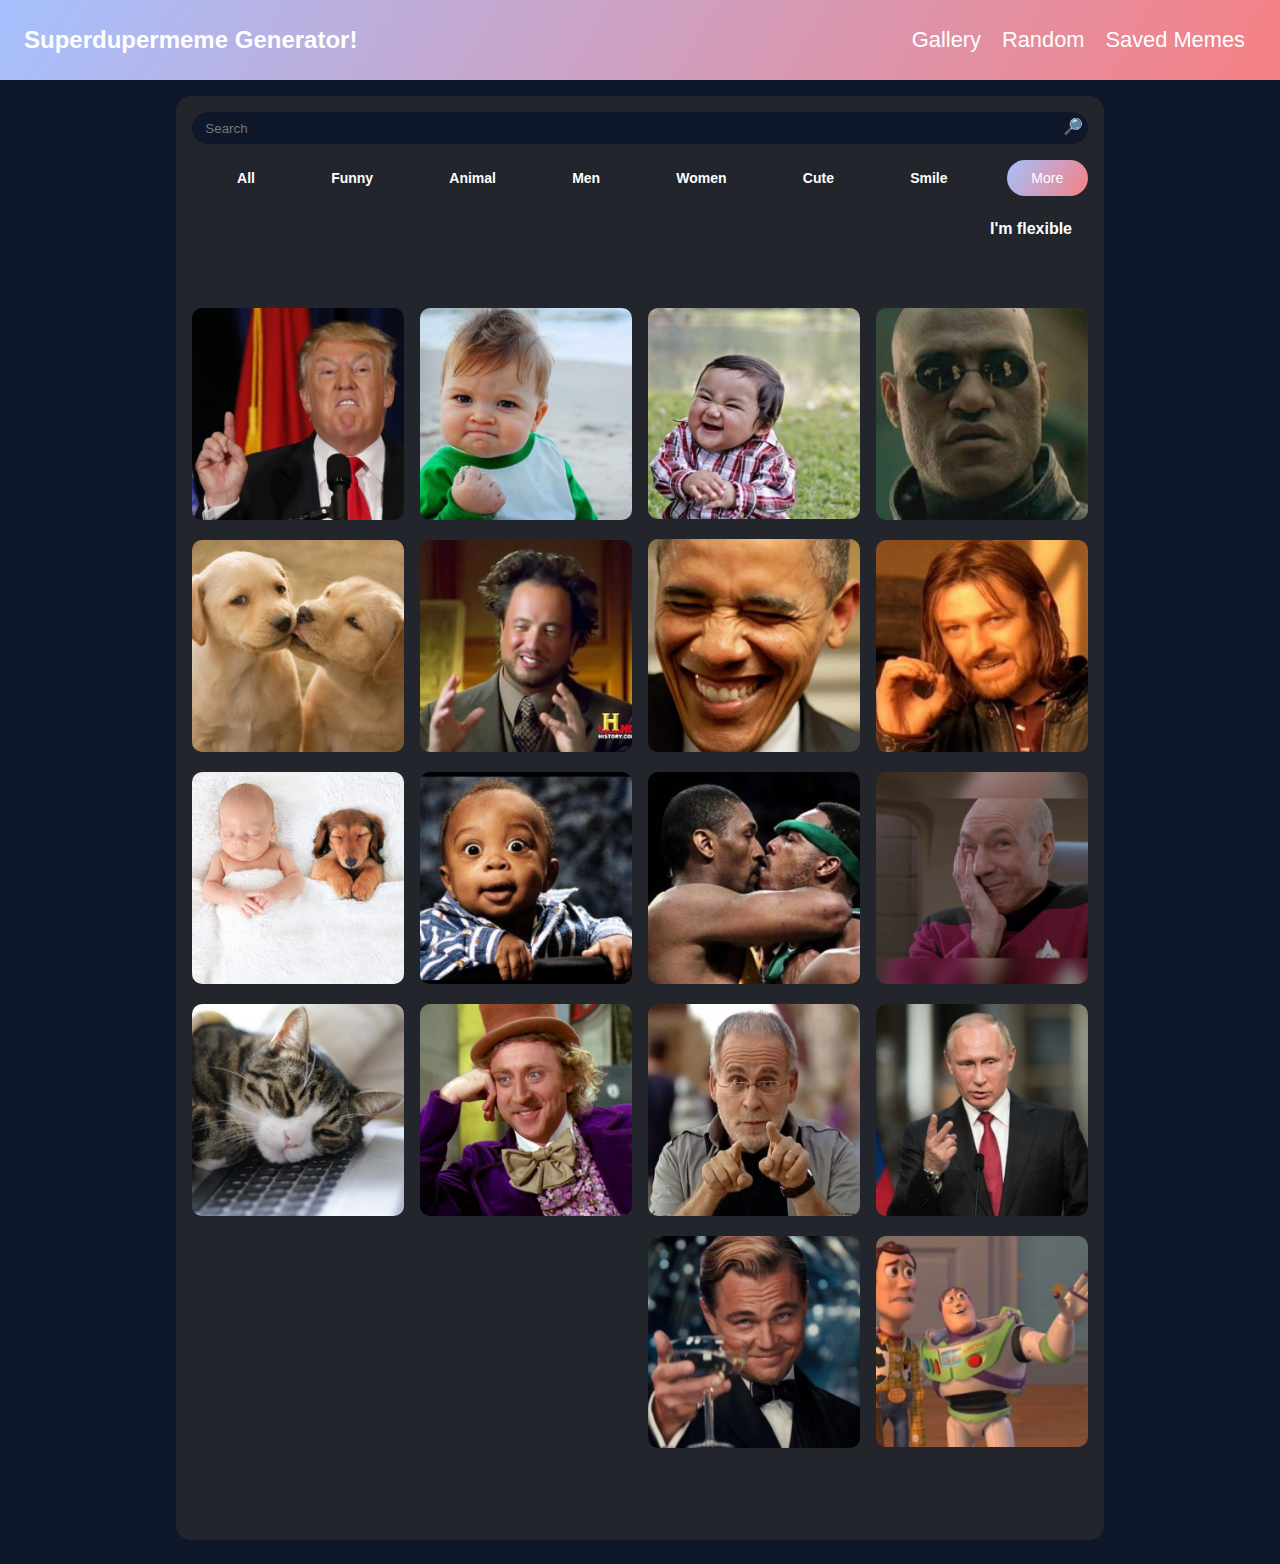
==== commit 097fdb52: "Few small adjustments" ====
--- a/index.html
+++ b/index.html
@@ -20,7 +20,7 @@
         <ul class="list-style-none flex  ">
           <li><a href="index.html">Gallery</a></li>
           <li><a href="#">Random</a></li>
-          <li><a href="#">Saved Memes</a></li>
+          <li><a href="saved-memes.html">Saved Memes</a></li>
         </ul>
       </nav>
     </header>
@@ -35,12 +35,13 @@
 
         <div class="common-search-container flex flex-row flex-center full">
           <section class="common-search flex flex-row">
-            <div class="search-funny">Funny</div>
-            <div class="search-animal">Animal</div>
-            <div class="search-men">Men</div>
-            <div class="search-women">Women</div>
-            <div class="search-comic">comic</div>
-            <div class="search-smile">smile</div>
+            <div class="search-All" onclick="filterPictures(this.innerText)">All</div>
+            <div class="search-funny" onclick="filterPictures(this.innerText)">Funny</div>
+            <div class="search-animal" onclick="filterPictures(this.innerText)">Animal</div>
+            <div class="search-men" onclick="filterPictures(this.innerText)">Men</div>
+            <div class="search-women" onclick="filterPictures(this.innerText)">Women</div>
+            <div class="search-comic" onclick="filterPictures(this.innerText)">Cute</div>
+            <div class="search-smile" onclick="filterPictures(this.innerText)">Smile</div>
           </section>
 
           <button class="more-btn">More</button>
--- a/css/pages/index.css
+++ b/css/pages/index.css
@@ -7,7 +7,7 @@
     position: relative;
     display: grid;
     height: 100%;
-    min-width: 26.25em;
+    min-width: 24.25em;
     margin: 6em 1em 1em 1em;
     grid-template-columns: repeat(2, 1fr) ;
     background-color: var(--dark-container);
@@ -135,5 +135,4 @@
 .random-picture:hover {
     scale: 1.1;
     text-shadow: 0 0 5px #ff96ad, 0 0 25px #ff96ad, 0 0 50px #ff96ad, 0 0 200px #ff96ad;
-    /* color: black; */
 }--- a/css/components/main-header.css
+++ b/css/components/main-header.css
@@ -1,6 +1,6 @@
 header {
     position: fixed;
-    width: 100vw;
+    width: 100%;
     top: 0;
     z-index: 50;
     justify-content: space-between;
@@ -59,6 +59,24 @@
     width: 100%;
 }
 
+/* header li::after {
+    content: '';
+    position: absolute;
+    height: 100%;
+    left: -35%;
+    top: 0;
+    transform: skew(50deg);
+    transition-duration: 0.6s;
+    transform-origin: top left;
+    background-color: #fff;
+    width: 0;
+}
+
+header li::after:hover {
+    height: 100%;
+    width: 135%;
+} */
+
 
 /* The navigation menu links */
 .sidenav a {
--- a/css/helpers/helpers.css
+++ b/css/helpers/helpers.css
@@ -33,4 +33,21 @@
 
 .width-100 {
     width: 100%;
+}
+
+.active {
+    background-color: lightgreen;
+    font-weight: 900;
+}
+
+.reorder-btn {
+    background-color: rgb(51, 202, 252)
+}
+
+.add-btn {
+    background-color: rgb(42, 232, 42);
+}
+
+.remove-btn {
+    background-color: red;
 }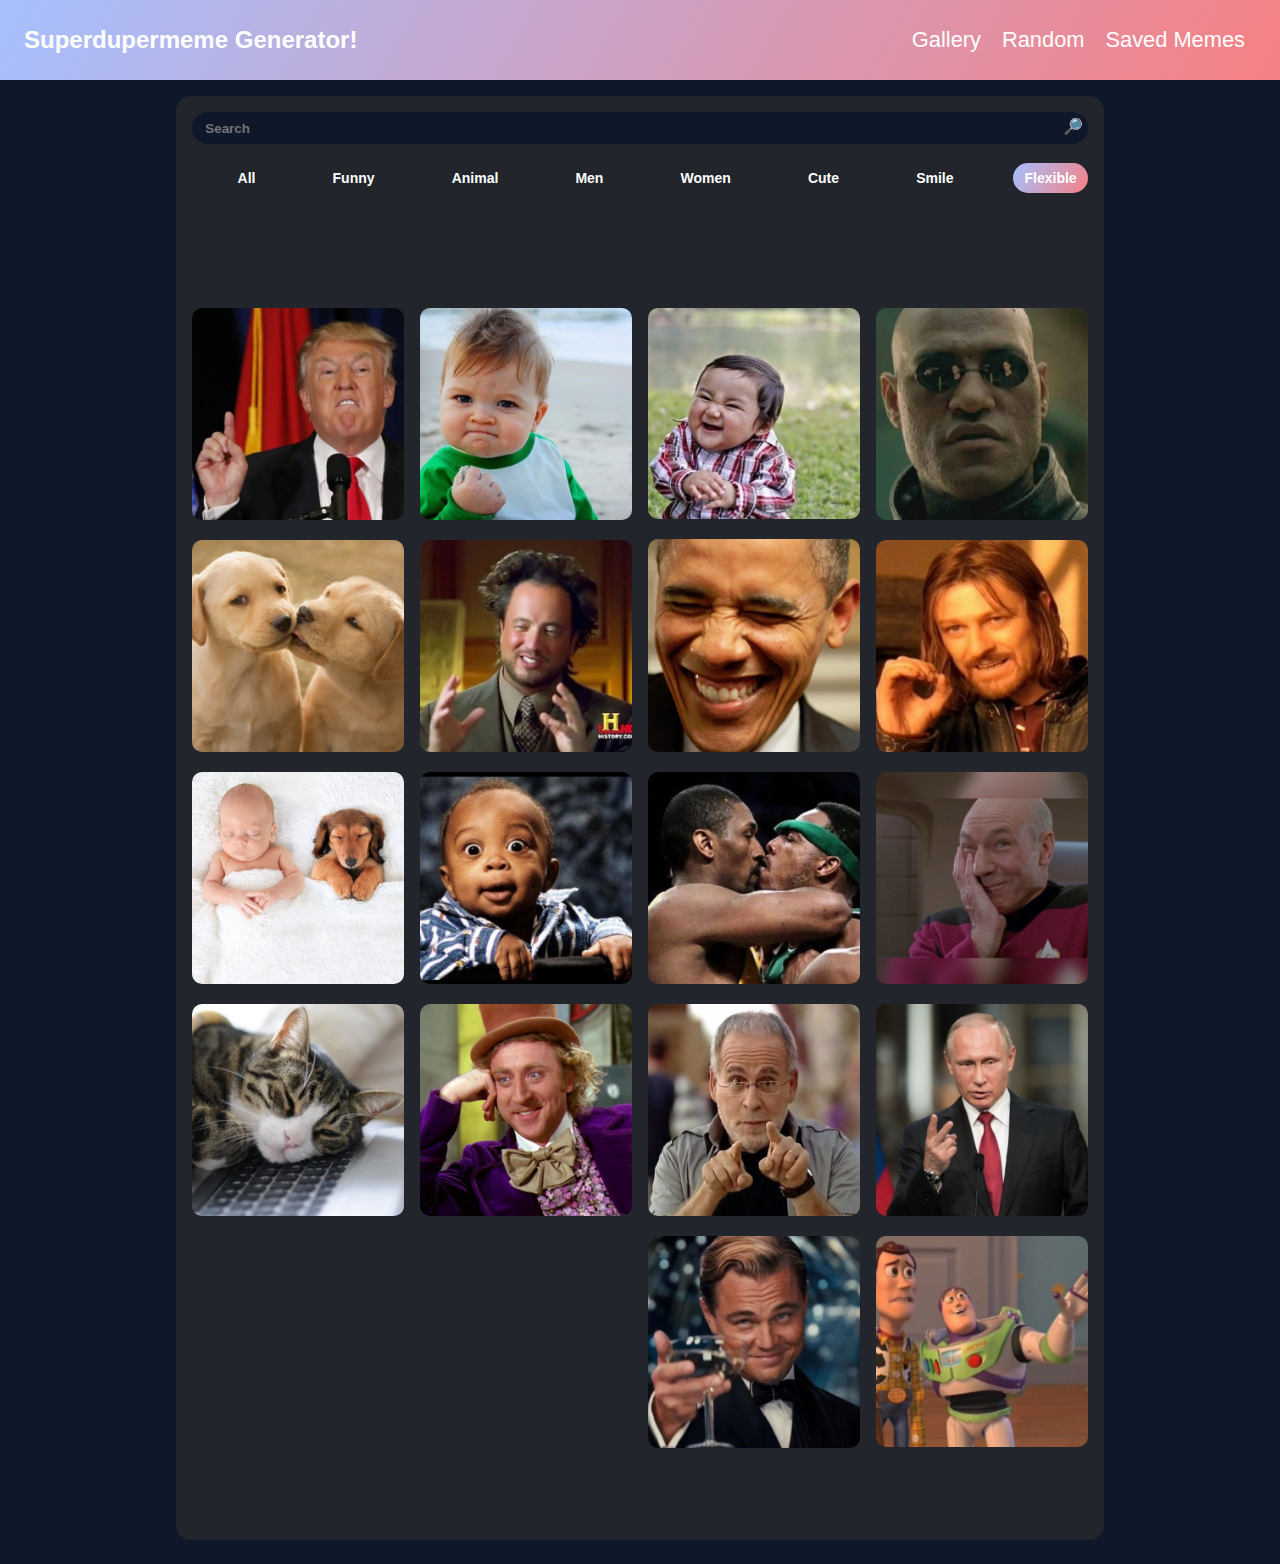
==== commit 61265ef7: "Add backdrop" ====
--- a/index.html
+++ b/index.html
@@ -15,11 +15,12 @@
   <body onload="onInit()">
     <header class="flex flex-row align-items-center">
       <h2>Superdupermeme Generator!</h2>
-      <div onclick="toggleMenu()" class="nav-btn flex flex-center">&#x2630</div>
+      <div class="nav-btn flex flex-center" onclick="toggleMenu()" >&#x2630</div>
+      <div class="backdrop" onclick="toggleMenu()"></div>
       <nav class="sidenav flex">
         <ul class="list-style-none flex  ">
           <li><a href="index.html">Gallery</a></li>
-          <li><a href="#">Random</a></li>
+          <li><a href="#" onclick="renderRandomMeme(event)">Random</a></li>
           <li><a href="saved-memes.html">Saved Memes</a></li>
         </ul>
       </nav>
@@ -29,7 +30,7 @@
       <div class="search-section full">
 
         <div class="flex flex-row search-bar">
-            <input type="text" placeholder="Search" class="search-input" />
+            <input type="text" placeholder="Search" class="search-input" oninput="filterPictures(this.value)"/>
             <div class="search-btn">&#128270;</div>
         </div>
 
@@ -44,9 +45,8 @@
             <div class="search-smile" onclick="filterPictures(this.innerText)">Smile</div>
           </section>
 
-          <button class="more-btn">More</button>
+          <button class="more-btn flex flex-center" onclick="onRandomPicture()">Flexible</button>
         </div>
-        <div class="random-picture" onclick="onRandomPicture()">I'm flexible</div>
       </div>
 
       <section class="photos full"></section>
--- a/css/pages/index.css
+++ b/css/pages/index.css
@@ -9,7 +9,7 @@
     height: 100%;
     min-width: 24.25em;
     margin: 6em 1em 1em 1em;
-    grid-template-columns: repeat(2, 1fr) ;
+    grid-template-columns: repeat(2, 1fr);
     background-color: var(--dark-container);
     border-radius: 15px;
     padding: 1em;
@@ -43,6 +43,8 @@
     border-radius: 30px;
     border: 0;
     padding: 1em;
+    color: white;
+    font-weight: 700;
     background-color: var(--dark-body);
 }
 
@@ -58,21 +60,22 @@
     width: 100%;
 }
 
-.common-search, .more-btn {
+.common-search,
+.more-btn {
     font-size: var(--font-size-1);
     padding: 0.7em 0.5em;
 }
 
-.common-search> * {
+.common-search>* {
     cursor: pointer;
     transition: 0.1s;
     font-weight: 900;
 }
 
 .common-search>*:hover {
-    color: rgb(220,149,172);
+    color: rgb(220, 149, 172);
     transform: scale(1.1);
-    
+
     text-decoration: underline;
 }
 
@@ -81,14 +84,16 @@
     background-image: var(--header-gradient);
     color: white;
     border-radius: 30px;
-    width: 10%;
+    min-width: 4em;
+    font-weight: 700;
+    padding: 0.5em 1em;
     cursor: pointer;
     transition: 0.2s;
 }
 
 .more-btn:hover {
-    background: #ff96ad;
-    box-shadow: 0 0 5px #ff96ad, 0 0 25px #ff96ad, 0 0 50px #ff96ad, 0 0 200px #ff96ad;
+    background: var(--main-pink);
+    box-shadow: 0 0 5px var(--main-pink), 0 0 25px var(--main-pink), 0 0 50px var(--main-pink), 0 0 200px var(--main-pink);
     font-weight: 700;
     color: black;
 }
@@ -102,7 +107,7 @@
     margin-top: 2.5em;
 }
 
-section.photos > * {
+section.photos>* {
     margin-bottom: 1em;
 }
 
@@ -123,16 +128,14 @@
 .random-picture {
     position: absolute;
     right: 1em;
-    /* border-radius: 1em; */
     padding: 0.5em 1em;
     color: white;
     border: 0;
-    /* background-color: var(--dark-container); */
     font-weight: 900;
     transition: 0.2s;
 }
 
 .random-picture:hover {
-    scale: 1.1;
-    text-shadow: 0 0 5px #ff96ad, 0 0 25px #ff96ad, 0 0 50px #ff96ad, 0 0 200px #ff96ad;
-}+    text-shadow: 0 0 5px var(--main-pink), 0 0 25px var(--main-pink), 0 0 50px var(--main-pink), 0 0 200px var(--main-pink);
+    cursor: pointer;
+}
--- a/css/components/main-header.css
+++ b/css/components/main-header.css
@@ -59,26 +59,6 @@
     width: 100%;
 }
 
-/* header li::after {
-    content: '';
-    position: absolute;
-    height: 100%;
-    left: -35%;
-    top: 0;
-    transform: skew(50deg);
-    transition-duration: 0.6s;
-    transform-origin: top left;
-    background-color: #fff;
-    width: 0;
-}
-
-header li::after:hover {
-    height: 100%;
-    width: 135%;
-} */
-
-
-/* The navigation menu links */
 .sidenav a {
     text-decoration: none;
     font-size: 1.56em;
@@ -93,18 +73,44 @@
 
 body.menu-open .nav-btn {
     margin-right: 7.25em;
+    border-radius: 20%;
+    box-shadow: 10px 10px 0px var(--dark-container);
+    color: var(--dark-body);
+    top: -5px;
+    left: -5px;
+    cursor: pointer;
+}
+
+.backdrop {
+    visibility:hidden;
+    position: fixed;
+    top: 0;
+    left: 0;
+    height: 100vh;
+    width: 100vw;
+    z-index: -1;
+    background-color: #000;
+    opacity: 0;
+    transition: opacity 0.3s ease;
 }
 
 .nav-btn {
-    color: white;
-    border: 0px;
-    color: #dc95ac;
-    font-weight:900;
     height: 40px;
     width: 40px;
+
+    z-index: 50;
+    font-weight:900;
     font-size: 20px;
+    border: 0px;
+    color: var(--main-pink);
     background-color: white;
     border-radius: 50%;
     margin-right: 1.25em;
     transition: 0.6s;
+}
+
+.nav-btn:hover {
+    border-radius: 20%;
+    cursor: pointer;
+    color: var(--dark-body);
 }--- a/css/helpers/variables.css
+++ b/css/helpers/variables.css
@@ -3,6 +3,6 @@
     --dark-container: rgb(34,37,44);
     --light-gray: rgb(135,137,141);
     --header-gradient: linear-gradient(120deg, #a6c0fe 0%, #f68084 100%);
-
-    --font-size-1: 10px
+    --main-pink: #ff96ad;
+    --font-size-1: 10px;
 }--- a/css/mq/mq-header.css
+++ b/css/mq/mq-header.css
@@ -23,6 +23,12 @@
     body.menu-open .sidenav {
         transform: translateX(0);
         box-shadow: -3px 0px 20px 0px black;
+    }
+
+    body.menu-open .backdrop {
+        cursor: pointer;
+        visibility: visible;
+        opacity: 0.4;
     }
 }
 
--- a/css/mq/mq-index.css
+++ b/css/mq/mq-index.css
@@ -1,9 +1,3 @@
-@media (max-width: 920px) {
-
-
-    
-}
-
 @media (min-width: 920px) {
     body {
         display: grid; 
